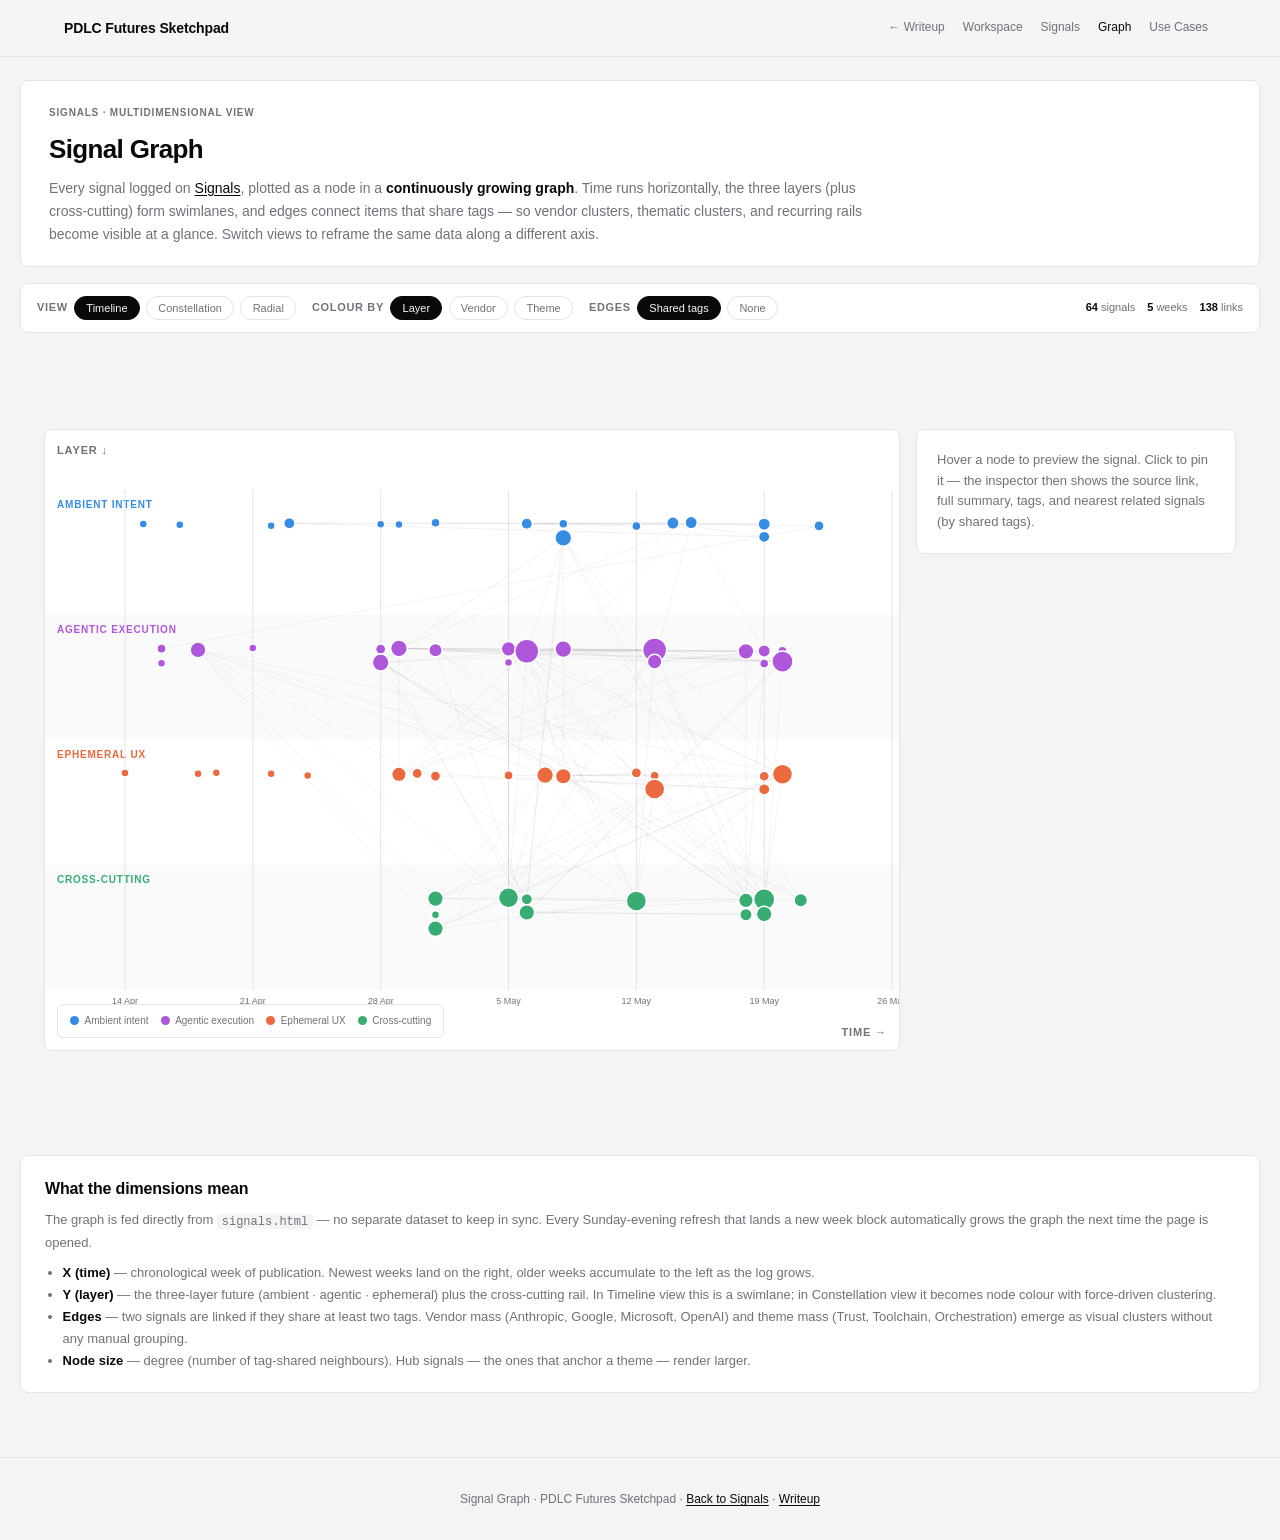
==== graph.html @ 70fd7645 "Signals — add Week 21 + Signal Graph view + proposed categories - Signals: Week 21 (19–25 May 2026)," ====
<!DOCTYPE html>
<html lang="en">
<head>
  <meta charset="UTF-8" />
  <meta name="viewport" content="width=device-width, initial-scale=1.0" />
  <title>Signal Graph — Multidimensional View · PDLC Futures Sketchpad</title>
  <link rel="stylesheet" href="styles.css">
  <style>
    /* ── Page chrome ─────────────────────────────────────── */
    .gr-page { background: hsl(var(--secondary)); min-height: 100vh; }
    .gr-shell {
      max-width: 1280px; margin: 0 auto;
      padding: 5rem 1.25rem 4rem;
    }

    .gr-hero {
      background: hsl(var(--background));
      border: 1px solid hsl(var(--border));
      border-radius: var(--radius);
      padding: 1.5rem 1.75rem 1.25rem;
      margin-bottom: 1rem;
    }
    .gr-eyebrow {
      font-size: 0.625rem; font-weight: 700;
      text-transform: uppercase; letter-spacing: 0.08em;
      color: hsl(var(--muted-foreground));
      margin-bottom: 0.5rem;
    }
    .gr-title { font-size: 1.625rem; font-weight: 700; letter-spacing: -0.025em; margin-bottom: 0.4rem; }
    .gr-lead { font-size: 0.875rem; color: hsl(var(--muted-foreground)); line-height: 1.65; max-width: 820px; }
    .gr-lead strong { color: hsl(var(--foreground)); font-weight: 600; }

    /* ── Controls ─────────────────────────────────────────── */
    .gr-controls {
      display: flex; gap: 1rem; align-items: center;
      flex-wrap: wrap;
      background: hsl(var(--background));
      border: 1px solid hsl(var(--border));
      border-radius: var(--radius);
      padding: 0.75rem 1rem;
      margin-bottom: 1rem;
      font-size: 0.6875rem;
    }
    .gr-control-group { display: flex; align-items: center; gap: 0.4rem; }
    .gr-control-label {
      font-weight: 700; text-transform: uppercase; letter-spacing: 0.06em;
      color: hsl(var(--muted-foreground));
    }
    .gr-btn {
      font-family: inherit; font-size: 0.6875rem; font-weight: 500;
      padding: 0.3rem 0.7rem;
      border: 1px solid hsl(var(--border)); border-radius: 9999px;
      background: hsl(var(--background)); color: hsl(var(--muted-foreground));
      cursor: pointer; transition: all 0.12s;
    }
    .gr-btn:hover { color: hsl(var(--foreground)); }
    .gr-btn.active {
      background: hsl(var(--foreground)); color: hsl(var(--primary-foreground));
      border-color: hsl(var(--foreground));
    }
    .gr-stats {
      margin-left: auto; display: flex; gap: 0.75rem; align-items: center;
      color: hsl(var(--muted-foreground));
      font-size: 0.6875rem;
    }
    .gr-stats strong { color: hsl(var(--foreground)); font-weight: 700; }

    /* ── Canvas layout ────────────────────────────────────── */
    .gr-layout {
      display: grid;
      grid-template-columns: 1fr 320px;
      gap: 1rem;
    }
    @media (max-width: 960px) { .gr-layout { grid-template-columns: 1fr; } }

    .gr-canvas-wrap {
      background: hsl(var(--background));
      border: 1px solid hsl(var(--border));
      border-radius: var(--radius);
      overflow: hidden;
      position: relative;
      min-height: 620px;
    }
    .gr-canvas { display: block; width: 100%; height: 620px; cursor: grab; }
    .gr-canvas:active { cursor: grabbing; }

    .gr-axis-label {
      position: absolute;
      font-size: 0.6875rem;
      font-weight: 700;
      text-transform: uppercase;
      letter-spacing: 0.08em;
      color: hsl(var(--muted-foreground));
      pointer-events: none;
    }
    .gr-axis-x { bottom: 0.5rem; right: 0.75rem; }
    .gr-axis-y { top: 0.75rem; left: 0.75rem; }

    .gr-legend {
      position: absolute;
      bottom: 0.75rem; left: 0.75rem;
      background: hsl(var(--background) / 0.92);
      border: 1px solid hsl(var(--border));
      border-radius: 6px;
      padding: 0.5rem 0.75rem;
      font-size: 0.625rem;
      display: flex; gap: 0.75rem; flex-wrap: wrap;
      backdrop-filter: blur(4px);
    }
    .gr-legend-item { display: flex; align-items: center; gap: 0.35rem; color: hsl(var(--muted-foreground)); }
    .gr-legend-dot {
      width: 9px; height: 9px; border-radius: 50%;
      flex-shrink: 0;
    }

    /* ── Inspector ────────────────────────────────────────── */
    .gr-inspector {
      background: hsl(var(--background));
      border: 1px solid hsl(var(--border));
      border-radius: var(--radius);
      padding: 1.25rem;
      align-self: start;
      position: sticky;
      top: 5rem;
    }
    .gr-inspector-empty {
      font-size: 0.8125rem;
      color: hsl(var(--muted-foreground));
      line-height: 1.6;
    }
    .gr-insp-eyebrow {
      font-size: 0.5625rem; font-weight: 800; letter-spacing: 0.08em;
      text-transform: uppercase; color: hsl(var(--muted-foreground));
      margin-bottom: 0.4rem;
    }
    .gr-insp-date {
      font-family: ui-monospace, SFMono-Regular, Menlo, monospace;
      font-size: 0.6875rem; font-weight: 600;
      color: hsl(var(--muted-foreground));
      margin-bottom: 0.35rem;
    }
    .gr-insp-title {
      font-size: 0.9375rem; font-weight: 700; letter-spacing: -0.01em;
      margin-bottom: 0.5rem; line-height: 1.4;
    }
    .gr-insp-title a {
      color: hsl(var(--foreground)); text-decoration: none;
      border-bottom: 1px solid hsl(var(--border));
    }
    .gr-insp-title a:hover { border-bottom-color: hsl(var(--foreground)); }
    .gr-insp-summary {
      font-size: 0.8125rem; line-height: 1.6;
      color: hsl(var(--muted-foreground));
      margin-bottom: 0.65rem;
    }
    .gr-insp-summary em { color: hsl(var(--foreground)); font-style: normal; font-weight: 600; }
    .gr-insp-tags { display: flex; flex-wrap: wrap; gap: 0.25rem; margin-bottom: 0.6rem; }
    .gr-insp-tag {
      font-size: 0.625rem; padding: 0.05rem 0.4rem;
      border: 1px solid hsl(var(--border)); border-radius: 3px;
      color: hsl(var(--muted-foreground)); font-weight: 600;
    }
    .gr-insp-neighbors {
      border-top: 1px solid hsl(var(--border));
      padding-top: 0.6rem; margin-top: 0.6rem;
    }
    .gr-insp-neighbor {
      font-size: 0.75rem; color: hsl(var(--muted-foreground));
      padding: 0.2rem 0; cursor: pointer; line-height: 1.4;
    }
    .gr-insp-neighbor:hover { color: hsl(var(--foreground)); }
    .gr-insp-neighbor::before { content: '↗ '; opacity: 0.5; }

    /* ── Tooltip ──────────────────────────────────────────── */
    .gr-tip {
      position: absolute;
      background: hsl(var(--foreground));
      color: hsl(var(--primary-foreground));
      padding: 0.45rem 0.65rem;
      border-radius: 5px;
      font-size: 0.6875rem;
      max-width: 240px; line-height: 1.4;
      pointer-events: none;
      opacity: 0; transition: opacity 0.12s;
      z-index: 100;
      box-shadow: 0 4px 14px rgba(0,0,0,0.15);
    }
    .gr-tip.visible { opacity: 1; }

    /* ── Loading ──────────────────────────────────────────── */
    .gr-loading {
      position: absolute; inset: 0;
      display: flex; align-items: center; justify-content: center;
      font-size: 0.875rem; color: hsl(var(--muted-foreground));
      background: hsl(var(--background));
    }

    /* ── Footer notes ─────────────────────────────────────── */
    .gr-notes {
      margin-top: 1.5rem;
      background: hsl(var(--background));
      border: 1px solid hsl(var(--border));
      border-radius: var(--radius);
      padding: 1.25rem 1.5rem;
    }
    .gr-notes h3 { font-size: 1rem; font-weight: 700; margin-bottom: 0.5rem; letter-spacing: -0.01em; }
    .gr-notes p { font-size: 0.8125rem; color: hsl(var(--muted-foreground)); line-height: 1.65; margin-bottom: 0.5rem; }
    .gr-notes ul { font-size: 0.8125rem; color: hsl(var(--muted-foreground)); line-height: 1.7; padding-left: 1.1rem; }
    .gr-notes strong { color: hsl(var(--foreground)); font-weight: 600; }
    .gr-notes code {
      font-family: ui-monospace, SFMono-Regular, Menlo, monospace;
      font-size: 0.75rem; background: hsl(var(--secondary));
      padding: 0.05rem 0.3rem; border-radius: 3px;
    }
  </style>
</head>
<body class="gr-page">

<div class="progress-bar" id="progressBar"></div>

<nav>
  <div class="nav-inner">
    <div class="nav-logo">PDLC Futures Sketchpad</div>
    <button class="nav-mobile-toggle" aria-label="Toggle menu">&#9776;</button>
    <ul class="nav-links" id="navLinks">
      <li><a href="index.html">&#8592; Writeup</a></li>
      <li><a href="workspace.html">Workspace</a></li>
      <li><a href="signals.html">Signals</a></li>
      <li><a href="graph.html" class="active">Graph</a></li>
      <li><a href="usecases.html">Use Cases</a></li>
    </ul>
  </div>
</nav>

<main class="gr-shell">

  <section class="gr-hero fade-in">
    <div class="gr-eyebrow">Signals · multidimensional view</div>
    <h1 class="gr-title">Signal Graph</h1>
    <p class="gr-lead">
      Every signal logged on <a href="signals.html" style="color:hsl(var(--foreground));text-decoration:underline;text-underline-offset:2px;">Signals</a>, plotted as a node in a <strong>continuously growing graph</strong>. Time runs horizontally, the three layers (plus cross-cutting) form swimlanes, and edges connect items that share tags &mdash; so vendor clusters, thematic clusters, and recurring rails become visible at a glance. Switch views to reframe the same data along a different axis.
    </p>
  </section>

  <section class="gr-controls fade-in">
    <div class="gr-control-group">
      <span class="gr-control-label">View</span>
      <button class="gr-btn active" data-view="timeline">Timeline</button>
      <button class="gr-btn" data-view="constellation">Constellation</button>
      <button class="gr-btn" data-view="radial">Radial</button>
    </div>
    <div class="gr-control-group">
      <span class="gr-control-label">Colour by</span>
      <button class="gr-btn active" data-color="layer">Layer</button>
      <button class="gr-btn" data-color="vendor">Vendor</button>
      <button class="gr-btn" data-color="theme">Theme</button>
    </div>
    <div class="gr-control-group">
      <span class="gr-control-label">Edges</span>
      <button class="gr-btn active" data-edges="shared">Shared tags</button>
      <button class="gr-btn" data-edges="none">None</button>
    </div>
    <div class="gr-stats">
      <span><strong id="statNodes">—</strong> signals</span>
      <span><strong id="statWeeks">—</strong> weeks</span>
      <span><strong id="statEdges">—</strong> links</span>
    </div>
  </section>

  <section class="gr-layout fade-in">
    <div class="gr-canvas-wrap">
      <div class="gr-loading" id="grLoading">Reading signals.html…</div>
      <svg class="gr-canvas" id="grCanvas" preserveAspectRatio="xMidYMid meet"></svg>
      <span class="gr-axis-label gr-axis-x" id="axisX">time →</span>
      <span class="gr-axis-label gr-axis-y" id="axisY">layer</span>
      <div class="gr-legend" id="grLegend"></div>
      <div class="gr-tip" id="grTip"></div>
    </div>

    <aside class="gr-inspector" id="grInspector">
      <div class="gr-inspector-empty">
        Hover a node to preview the signal. Click to pin it &mdash; the inspector then shows the source link, full summary, tags, and nearest related signals (by shared tags).
      </div>
    </aside>
  </section>

  <section class="gr-notes fade-in">
    <h3>What the dimensions mean</h3>
    <p>
      The graph is fed directly from <code>signals.html</code> &mdash; no separate dataset to keep in sync. Every Sunday-evening refresh that lands a new week block automatically grows the graph the next time the page is opened.
    </p>
    <ul>
      <li><strong>X (time)</strong> &mdash; chronological week of publication. Newest weeks land on the right, older weeks accumulate to the left as the log grows.</li>
      <li><strong>Y (layer)</strong> &mdash; the three-layer future (ambient · agentic · ephemeral) plus the cross-cutting rail. In Timeline view this is a swimlane; in Constellation view it becomes node colour with force-driven clustering.</li>
      <li><strong>Edges</strong> &mdash; two signals are linked if they share at least two tags. Vendor mass (Anthropic, Google, Microsoft, OpenAI) and theme mass (Trust, Toolchain, Orchestration) emerge as visual clusters without any manual grouping.</li>
      <li><strong>Node size</strong> &mdash; degree (number of tag-shared neighbours). Hub signals &mdash; the ones that anchor a theme &mdash; render larger.</li>
    </ul>
  </section>

</main>

<footer>
  <div class="container">
    Signal Graph &middot; PDLC Futures Sketchpad &middot;
    <a href="signals.html" style="text-decoration: underline; text-underline-offset: 2px;">Back to Signals</a>
    &middot;
    <a href="index.html" style="text-decoration: underline; text-underline-offset: 2px;">Writeup</a>
  </div>
</footer>

<button class="scroll-top" id="scrollTop" aria-label="Scroll to top">&#8593;</button>

<script>
// ─────────────────────────────────────────────────────────────
//  1.  Parse signals.html and build the graph dataset.
// ─────────────────────────────────────────────────────────────
const LAYER_COLORS = {
  ambient:   'hsl(210 75% 55%)',
  agentic:   'hsl(280 65% 60%)',
  ephemeral: 'hsl(15  80% 58%)',
  cross:     'hsl(150 50% 45%)'
};
const LAYER_LABEL = {
  ambient:   'Ambient intent',
  agentic:   'Agentic execution',
  ephemeral: 'Ephemeral UX',
  cross:     'Cross-cutting'
};
const LAYER_ORDER = ['ambient','agentic','ephemeral','cross'];

const VENDOR_TAGS = ['Anthropic','Google','OpenAI','Microsoft','NVIDIA','Apple','Meta'];
const VENDOR_COLORS = {
  Anthropic:'hsl(25 85% 55%)', Google:'hsl(210 80% 55%)', OpenAI:'hsl(150 55% 45%)',
  Microsoft:'hsl(195 70% 50%)', NVIDIA:'hsl(110 55% 45%)', Apple:'hsl(0 0% 25%)', Meta:'hsl(220 80% 60%)',
  Other:'hsl(0 0% 60%)'
};
const THEME_TAGS = ['Trust','Toolchain','Orchestration','Governance','Enterprise','Role evolution','Generative UI','Screen context','OS-level','Standard','Long-running'];
function themeColor(t){
  // stable hash → hue
  let h = 0; for (let i=0;i<t.length;i++) h = (h*31 + t.charCodeAt(i))>>>0;
  return `hsl(${h%360} 60% 52%)`;
}

const MONTHS = {Jan:0,Feb:1,Mar:2,Apr:3,May:4,Jun:5,Jul:6,Aug:7,Sep:8,Oct:9,Nov:10,Dec:11};
function parseItemDate(dateStr, weekYear){
  // dateStr like "May 19", year inferred from week header
  const m = dateStr.trim().match(/^([A-Za-z]{3})\s+(\d{1,2})$/);
  if (!m) return null;
  const mon = MONTHS[m[1]]; const d = +m[2];
  if (mon === undefined) return null;
  return new Date(weekYear, mon, d);
}

async function loadSignals(){
  const res = await fetch('signals.html');
  const text = await res.text();
  const doc = new DOMParser().parseFromString(text, 'text/html');

  const weeks = [...doc.querySelectorAll('.sig-week')];
  const nodes = [];
  weeks.forEach((wk, weekIdx) => {
    const numTxt = wk.querySelector('.sig-week-num')?.textContent.trim() || '';
    const rangeTxt = wk.querySelector('.sig-week-range')?.textContent.trim() || '';
    const weekNum = (numTxt.match(/Week\s+(\d+)/) || [])[1] || (weeks.length - weekIdx);
    const yearMatch = (numTxt + ' ' + rangeTxt).match(/20\d{2}/);
    const year = yearMatch ? +yearMatch[0] : 2026;

    wk.querySelectorAll('.sig-layer').forEach(lyr => {
      const layer = lyr.dataset.layer || 'cross';
      lyr.querySelectorAll('.sig-item').forEach(it => {
        const dateTxt = it.querySelector('.sig-item-date')?.textContent.trim() || '';
        const titleEl = it.querySelector('.sig-item-title a');
        const summaryEl = it.querySelector('.sig-item-summary');
        const tags = [...it.querySelectorAll('.sig-tag')].map(t => t.textContent.replace(/·/g,'·').trim());
        const date = parseItemDate(dateTxt, year);
        if (!titleEl) return;
        nodes.push({
          id: 'n' + nodes.length,
          title: titleEl.textContent.trim(),
          url: titleEl.getAttribute('href'),
          summaryHTML: summaryEl ? summaryEl.innerHTML : '',
          dateLabel: dateTxt,
          date: date || new Date(year, 4, 1),
          weekNum: +weekNum,
          weekRange: rangeTxt,
          layer, tags
        });
      });
    });
  });
  return nodes;
}

// ─────────────────────────────────────────────────────────────
//  2.  Build edges (shared-tag links).
// ─────────────────────────────────────────────────────────────
function buildEdges(nodes){
  const edges = [];
  for (let i=0;i<nodes.length;i++){
    for (let j=i+1;j<nodes.length;j++){
      const shared = nodes[i].tags.filter(t => nodes[j].tags.includes(t));
      // ignore generic / weak edges to keep visual signal
      const meaningful = shared.filter(t => t.length > 1);
      if (meaningful.length >= 2) edges.push({a:i, b:j, w:meaningful.length, tags:meaningful});
    }
  }
  // compute degree
  const deg = new Array(nodes.length).fill(0);
  edges.forEach(e => { deg[e.a]++; deg[e.b]++; });
  nodes.forEach((n,i) => n.degree = deg[i]);
  return edges;
}

// ─────────────────────────────────────────────────────────────
//  3.  Render.  Three views: timeline / constellation / radial.
// ─────────────────────────────────────────────────────────────
const SVG_NS = 'http://www.w3.org/2000/svg';
const svg = document.getElementById('grCanvas');
let WIDTH = svg.clientWidth || 900, HEIGHT = 620;
let nodes = [], edges = [];
let view = 'timeline', colorMode = 'layer', edgeMode = 'shared';
let pinnedId = null;

function colorOf(node){
  if (colorMode === 'layer') return LAYER_COLORS[node.layer] || '#666';
  if (colorMode === 'vendor') {
    const v = VENDOR_TAGS.find(t => node.tags.includes(t));
    return VENDOR_COLORS[v || 'Other'];
  }
  if (colorMode === 'theme') {
    const t = THEME_TAGS.find(t => node.tags.includes(t));
    return t ? themeColor(t) : 'hsl(0 0% 60%)';
  }
  return '#666';
}

function el(tag, attrs={}, parent=null){
  const e = document.createElementNS(SVG_NS, tag);
  for (const k in attrs) e.setAttribute(k, attrs[k]);
  if (parent) parent.appendChild(e);
  return e;
}

function clearSvg(){
  while (svg.firstChild) svg.removeChild(svg.firstChild);
  svg.setAttribute('viewBox', `0 0 ${WIDTH} ${HEIGHT}`);
}

// ── Layout: Timeline ────────────────────────────────────────
function layoutTimeline(nodes){
  const padX = 80, padY = 60;
  const innerW = WIDTH - padX*2, innerH = HEIGHT - padY*2;
  const dates = nodes.map(n => n.date.getTime());
  const minD = Math.min(...dates), maxD = Math.max(...dates);
  const span = Math.max(maxD - minD, 1);
  const laneCount = LAYER_ORDER.length;
  const laneH = innerH / laneCount;
  // jitter map keyed by date+layer to avoid overlap
  const stackMap = new Map();
  nodes.forEach(n => {
    const tPct = (n.date.getTime() - minD) / span;
    const laneIdx = LAYER_ORDER.indexOf(n.layer);
    const x = padX + tPct * innerW;
    const baseY = padY + laneIdx * laneH + laneH/2;
    const key = `${Math.round(x/12)}-${laneIdx}`;
    const stack = stackMap.get(key) || 0;
    const offset = (stack % 5 - 2) * 14 + (Math.random()-0.5)*4;
    stackMap.set(key, stack+1);
    n.x = x; n.y = baseY + offset;
  });
}

// ── Layout: Constellation (force-directed) ──────────────────
function layoutConstellation(nodes, edges){
  // tag clusters: each node pulled toward centroid of layer + its first vendor/theme tag
  const cx = WIDTH/2, cy = HEIGHT/2;
  // seed positions: angle by layer, radius by recency
  const dates = nodes.map(n => n.date.getTime());
  const minD = Math.min(...dates), maxD = Math.max(...dates);
  const span = Math.max(maxD - minD, 1);
  nodes.forEach((n,i) => {
    const laneIdx = LAYER_ORDER.indexOf(n.layer);
    const angle = (laneIdx / LAYER_ORDER.length) * Math.PI*2 + (i*0.37) % (Math.PI/2);
    const recency = (n.date.getTime() - minD) / span;
    const r = 80 + (1-recency) * 220 + Math.random()*30;
    n.x = cx + Math.cos(angle) * r;
    n.y = cy + Math.sin(angle) * r;
    n.vx = 0; n.vy = 0;
  });
  // light force simulation
  const iters = 220;
  for (let step=0; step<iters; step++){
    // repulsion
    for (let i=0;i<nodes.length;i++){
      for (let j=i+1;j<nodes.length;j++){
        const dx = nodes[j].x - nodes[i].x, dy = nodes[j].y - nodes[i].y;
        const d2 = dx*dx + dy*dy + 0.01;
        const f = 380 / d2;
        const d = Math.sqrt(d2);
        const fx = (dx/d)*f, fy = (dy/d)*f;
        nodes[i].vx -= fx; nodes[i].vy -= fy;
        nodes[j].vx += fx; nodes[j].vy += fy;
      }
    }
    // spring along edges
    edges.forEach(e => {
      const a = nodes[e.a], b = nodes[e.b];
      const dx = b.x - a.x, dy = b.y - a.y;
      const d = Math.sqrt(dx*dx + dy*dy) + 0.01;
      const target = 90;
      const f = (d - target) * 0.012 * e.w;
      const fx = (dx/d)*f, fy = (dy/d)*f;
      a.vx += fx; a.vy += fy;
      b.vx -= fx; b.vy -= fy;
    });
    // gravity to centre per layer
    nodes.forEach(n => {
      const laneIdx = LAYER_ORDER.indexOf(n.layer);
      const angle = (laneIdx / LAYER_ORDER.length) * Math.PI*2;
      const targetX = cx + Math.cos(angle) * 180;
      const targetY = cy + Math.sin(angle) * 180;
      n.vx += (targetX - n.x) * 0.005;
      n.vy += (targetY - n.y) * 0.005;
    });
    // integrate + damping
    const damp = 0.82;
    nodes.forEach(n => {
      n.vx *= damp; n.vy *= damp;
      n.x += Math.max(-12, Math.min(12, n.vx));
      n.y += Math.max(-12, Math.min(12, n.vy));
      n.x = Math.max(30, Math.min(WIDTH-30, n.x));
      n.y = Math.max(30, Math.min(HEIGHT-30, n.y));
    });
  }
}

// ── Layout: Radial (time as spiral, layer as sector) ────────
function layoutRadial(nodes){
  const cx = WIDTH/2, cy = HEIGHT/2;
  const dates = nodes.map(n => n.date.getTime());
  const minD = Math.min(...dates), maxD = Math.max(...dates);
  const span = Math.max(maxD - minD, 1);
  const sectorSize = (Math.PI*2) / LAYER_ORDER.length;
  nodes.forEach(n => {
    const laneIdx = LAYER_ORDER.indexOf(n.layer);
    const recency = (n.date.getTime() - minD) / span;
    const r = 70 + (1-recency) * 240;
    // distribute within sector based on date hash
    const sub = ((n.date.getTime() % 1000) / 1000);
    const angle = laneIdx * sectorSize + sub * sectorSize * 0.85 + sectorSize*0.075;
    n.x = cx + Math.cos(angle) * r;
    n.y = cy + Math.sin(angle) * r;
  });
}

// ── Draw ────────────────────────────────────────────────────
function draw(){
  clearSvg();

  // background grid / lane bands for timeline view
  if (view === 'timeline'){
    const padY = 60, innerH = HEIGHT - 120;
    const laneH = innerH / LAYER_ORDER.length;
    LAYER_ORDER.forEach((l, i) => {
      const fill = i % 2 === 0 ? 'hsl(var(--background))' : 'hsl(var(--secondary) / 0.45)';
      el('rect', { x:0, y:padY + i*laneH, width:WIDTH, height:laneH, fill }, svg);
      el('text', {
        x: 12, y: padY + i*laneH + 18,
        'font-size':'10', 'font-weight':'700',
        'letter-spacing':'0.08em', 'text-transform':'uppercase',
        fill: LAYER_COLORS[l], 'font-family':'inherit'
      }, svg).textContent = LAYER_LABEL[l].toUpperCase();
    });
    // week ticks
    const dates = nodes.map(n => n.date.getTime());
    const minD = Math.min(...dates), maxD = Math.max(...dates);
    const span = Math.max(maxD - minD, 1);
    const padX = 80, innerW = WIDTH - padX*2;
    const weekMs = 7*24*3600*1000;
    for (let t = minD; t <= maxD + weekMs; t += weekMs){
      const x = padX + ((t - minD) / span) * innerW;
      el('line', { x1:x, x2:x, y1:padY, y2:padY+innerH, stroke:'hsl(var(--border))', 'stroke-width':1 }, svg);
      const d = new Date(t);
      el('text', {
        x, y: padY + innerH + 14, 'font-size':'9',
        'text-anchor':'middle', fill:'hsl(var(--muted-foreground))', 'font-family':'inherit'
      }, svg).textContent = `${d.getDate()} ${['Jan','Feb','Mar','Apr','May','Jun','Jul','Aug','Sep','Oct','Nov','Dec'][d.getMonth()]}`;
    }
  } else if (view === 'radial'){
    // radial axes
    const cx = WIDTH/2, cy = HEIGHT/2;
    [120, 200, 280].forEach(r => {
      el('circle', { cx, cy, r, fill:'none', stroke:'hsl(var(--border))', 'stroke-dasharray':'2 4', 'stroke-width':1 }, svg);
    });
    const sectorSize = (Math.PI*2) / LAYER_ORDER.length;
    LAYER_ORDER.forEach((l, i) => {
      const angle = i * sectorSize + sectorSize/2;
      const tx = cx + Math.cos(angle) * 310;
      const ty = cy + Math.sin(angle) * 310;
      el('text', {
        x: tx, y: ty, 'font-size':'10', 'text-anchor':'middle',
        'font-weight':'700', 'letter-spacing':'0.08em',
        fill: LAYER_COLORS[l], 'font-family':'inherit'
      }, svg).textContent = LAYER_LABEL[l].toUpperCase();
    });
    el('text', {
      x: cx, y: cy + 4, 'font-size':'9', 'text-anchor':'middle',
      fill:'hsl(var(--muted-foreground))', 'font-family':'inherit',
      'letter-spacing':'0.08em'
    }, svg).textContent = 'NEWER →';
  }

  // edges
  if (edgeMode === 'shared'){
    edges.forEach(e => {
      const a = nodes[e.a], b = nodes[e.b];
      const isPinned = pinnedId && (a.id === pinnedId || b.id === pinnedId);
      el('line', {
        x1:a.x, y1:a.y, x2:b.x, y2:b.y,
        stroke: isPinned ? 'hsl(var(--foreground))' : 'hsl(var(--muted-foreground))',
        'stroke-opacity': isPinned ? 0.6 : Math.min(0.18, 0.05 + e.w*0.04),
        'stroke-width': isPinned ? 1.4 : 0.6
      }, svg);
    });
  }

  // nodes
  nodes.forEach(n => {
    const r = 4 + Math.min(8, n.degree*0.55);
    const isPinned = n.id === pinnedId;
    const c = el('circle', {
      cx:n.x, cy:n.y, r: isPinned ? r+2 : r,
      fill: colorOf(n),
      stroke: isPinned ? 'hsl(var(--foreground))' : 'hsl(var(--background))',
      'stroke-width': isPinned ? 2 : 1.5,
      'data-id': n.id,
      style: 'cursor: pointer; transition: r 0.15s;'
    }, svg);
    c.addEventListener('mouseenter', (ev) => showTip(n, ev));
    c.addEventListener('mouseleave', hideTip);
    c.addEventListener('click', () => pinNode(n.id));
  });

  document.getElementById('statNodes').textContent = nodes.length;
  document.getElementById('statEdges').textContent = edges.length;
  const weeks = new Set(nodes.map(n => n.weekNum));
  document.getElementById('statWeeks').textContent = weeks.size;

  // axis labels
  document.getElementById('axisX').textContent = view === 'timeline' ? 'time →' : (view === 'radial' ? 'newer → centre' : 'force-clustered');
  document.getElementById('axisY').textContent = view === 'timeline' ? 'layer ↓' : 'layer ⤳';

  renderLegend();
}

function renderLegend(){
  const wrap = document.getElementById('grLegend');
  wrap.innerHTML = '';
  let items;
  if (colorMode === 'layer'){
    items = LAYER_ORDER.map(k => ({label:LAYER_LABEL[k], color:LAYER_COLORS[k]}));
  } else if (colorMode === 'vendor'){
    const present = new Set();
    nodes.forEach(n => {
      const v = VENDOR_TAGS.find(t => n.tags.includes(t));
      present.add(v || 'Other');
    });
    items = [...present].map(v => ({label:v, color:VENDOR_COLORS[v] || VENDOR_COLORS.Other}));
  } else {
    const present = new Set();
    nodes.forEach(n => {
      const t = THEME_TAGS.find(t => n.tags.includes(t));
      if (t) present.add(t);
    });
    items = [...present].map(t => ({label:t, color:themeColor(t)}));
  }
  items.forEach(it => {
    const span = document.createElement('span');
    span.className = 'gr-legend-item';
    span.innerHTML = `<span class="gr-legend-dot" style="background:${it.color}"></span>${it.label}`;
    wrap.appendChild(span);
  });
}

// ── Tooltip ─────────────────────────────────────────────────
const tip = document.getElementById('grTip');
function showTip(n, ev){
  const wrap = document.querySelector('.gr-canvas-wrap');
  const rect = wrap.getBoundingClientRect();
  tip.innerHTML = `<strong>${n.dateLabel}</strong> · ${LAYER_LABEL[n.layer]}<br/>${n.title}`;
  tip.style.left = (ev.clientX - rect.left + 12) + 'px';
  tip.style.top = (ev.clientY - rect.top + 12) + 'px';
  tip.classList.add('visible');
}
function hideTip(){ tip.classList.remove('visible'); }

// ── Inspector ───────────────────────────────────────────────
function pinNode(id){
  pinnedId = (pinnedId === id) ? null : id;
  draw();
  renderInspector();
}
function renderInspector(){
  const insp = document.getElementById('grInspector');
  if (!pinnedId){
    insp.innerHTML = `<div class="gr-inspector-empty">Hover a node to preview the signal. Click to pin it &mdash; the inspector then shows the source link, full summary, tags, and nearest related signals (by shared tags).</div>`;
    return;
  }
  const n = nodes.find(x => x.id === pinnedId);
  if (!n) return;
  // neighbours
  const idx = nodes.indexOf(n);
  const links = edges
    .filter(e => e.a === idx || e.b === idx)
    .map(e => ({ n: nodes[e.a === idx ? e.b : e.a], shared:e.tags }))
    .sort((x,y) => y.shared.length - x.shared.length)
    .slice(0, 6);
  insp.innerHTML = `
    <div class="gr-insp-eyebrow">${LAYER_LABEL[n.layer]} · ${n.weekRange}</div>
    <div class="gr-insp-date">${n.dateLabel}</div>
    <div class="gr-insp-title"><a href="${n.url}" target="_blank" rel="noopener">${n.title}</a></div>
    <div class="gr-insp-summary">${n.summaryHTML}</div>
    <div class="gr-insp-tags">${n.tags.map(t => `<span class="gr-insp-tag">${t}</span>`).join('')}</div>
    ${links.length ? `
      <div class="gr-insp-neighbors">
        <div class="gr-insp-eyebrow" style="margin-bottom:0.4rem">Linked signals · share ${links[0].shared.length}+ tags</div>
        ${links.map(l => `<div class="gr-insp-neighbor" data-jump="${l.n.id}">${l.n.title}</div>`).join('')}
      </div>` : ''}
  `;
  insp.querySelectorAll('[data-jump]').forEach(el => {
    el.addEventListener('click', () => pinNode(el.dataset.jump));
  });
}

// ── Controls ────────────────────────────────────────────────
document.querySelectorAll('[data-view]').forEach(b => b.addEventListener('click', () => {
  document.querySelectorAll('[data-view]').forEach(x => x.classList.remove('active'));
  b.classList.add('active');
  view = b.dataset.view;
  relayout(); draw();
}));
document.querySelectorAll('[data-color]').forEach(b => b.addEventListener('click', () => {
  document.querySelectorAll('[data-color]').forEach(x => x.classList.remove('active'));
  b.classList.add('active');
  colorMode = b.dataset.color;
  draw();
}));
document.querySelectorAll('[data-edges]').forEach(b => b.addEventListener('click', () => {
  document.querySelectorAll('[data-edges]').forEach(x => x.classList.remove('active'));
  b.classList.add('active');
  edgeMode = b.dataset.edges;
  draw();
}));

function relayout(){
  if (view === 'timeline') layoutTimeline(nodes);
  else if (view === 'constellation') layoutConstellation(nodes, edges);
  else layoutRadial(nodes);
}

function fitSize(){
  const wrap = document.querySelector('.gr-canvas-wrap');
  WIDTH = wrap.clientWidth;
  HEIGHT = 620;
  svg.setAttribute('width', WIDTH);
  svg.setAttribute('height', HEIGHT);
}
window.addEventListener('resize', () => {
  fitSize();
  relayout(); draw();
});

// ── Boot ────────────────────────────────────────────────────
(async () => {
  try {
    nodes = await loadSignals();
    edges = buildEdges(nodes);
    fitSize();
    layoutTimeline(nodes);
    document.getElementById('grLoading').style.display = 'none';
    draw();
  } catch (err){
    document.getElementById('grLoading').textContent = 'Could not load signals.html — run via local server (see launch.json).';
    console.error(err);
  }
})();

// Shared chrome
document.querySelector('.nav-mobile-toggle')?.addEventListener('click', () => {
  document.querySelector('.nav-links')?.classList.toggle('open');
});
document.getElementById('scrollTop')?.addEventListener('click', () => window.scrollTo({ top: 0, behavior: 'smooth' }));
window.addEventListener('scroll', () => {
  const scrollTop = window.scrollY;
  const docHeight = document.documentElement.scrollHeight - window.innerHeight;
  const bar = document.getElementById('progressBar');
  if (bar) bar.style.width = (scrollTop / docHeight) * 100 + '%';
  document.getElementById('scrollTop')?.classList.toggle('visible', scrollTop > 400);
});
const observer = new IntersectionObserver((entries) => {
  entries.forEach(entry => { if (entry.isIntersecting) entry.target.classList.add('visible'); });
}, { threshold: 0.1, rootMargin: '0px 0px -40px 0px' });
document.querySelectorAll('.fade-in').forEach(el => observer.observe(el));
</script>

</body>
</html>
---- styles.css ----
*, *::before, *::after { box-sizing: border-box; margin: 0; padding: 0; }

:root {
  --background: 0 0% 100%;
  --foreground: 240 10% 3.9%;
  --card: 0 0% 100%;
  --card-foreground: 240 10% 3.9%;
  --muted: 240 4.8% 95.9%;
  --muted-foreground: 240 3.8% 46.1%;
  --border: 240 5.9% 90%;
  --ring: 240 5.9% 10%;
  --radius: 0.5rem;
  --primary: 240 5.9% 10%;
  --primary-foreground: 0 0% 98%;
  --secondary: 240 4.8% 95.9%;
  --secondary-foreground: 240 5.9% 10%;
  --accent: 240 4.8% 95.9%;
  --accent-foreground: 240 5.9% 10%;
  --destructive: 0 84.2% 60.2%;
  /* Freshness state accent colors — used across dots, chips, tile/nav borders */
  --freshness-green: 160 65% 38%;
  --freshness-amber: 38 92% 50%;
}

html { scroll-padding-top: 72px; }

body {
  font-family: -apple-system, BlinkMacSystemFont, "Segoe UI", Helvetica, Arial, sans-serif;
  background: hsl(var(--background));
  color: hsl(var(--foreground));
  line-height: 1.6;
  -webkit-font-smoothing: antialiased;
}

body.section-nav-open { overflow: hidden; }

a { color: hsl(var(--foreground)); }
a:hover { opacity: 0.7; }

/* Navigation */
nav {
  position: fixed; top: 0; left: 0; right: 0; z-index: 50;
  background: hsla(var(--background), 0.8);
  backdrop-filter: blur(12px);
  border-bottom: 1px solid hsl(var(--border));
}
.nav-inner {
  max-width: 1200px; margin: 0 auto; padding: 0 1.5rem;
  display: flex; align-items: center; justify-content: space-between; height: 56px;
  gap: 1rem;
}
.nav-logo {
  font-weight: 600; font-size: 0.875rem; letter-spacing: -0.01em;
  color: hsl(var(--foreground)); text-decoration: none; flex-shrink: 0;
}
.nav-logo:hover { opacity: 0.8; }
.nav-actions {
  display: flex; align-items: center; gap: 0.5rem;
  flex-shrink: 0;
}
.nav-sections-btn {
  display: inline-flex; align-items: center; gap: 0.375rem;
  padding: 0.4rem 0.75rem; font-size: 0.8125rem; font-weight: 600;
  color: hsl(var(--foreground)); background: hsl(var(--secondary));
  border: 1px solid hsl(var(--border)); border-radius: var(--radius);
  cursor: pointer; transition: background 0.15s, border-color 0.15s, box-shadow 0.15s;
}
.nav-sections-btn:hover {
  background: hsl(var(--accent)); opacity: 1;
}
.nav-sections-btn[aria-expanded="true"] {
  background: hsl(var(--foreground)); color: hsl(var(--primary-foreground));
  border-color: hsl(var(--foreground));
}
.nav-sections-btn-chevron {
  width: 0.35rem; height: 0.35rem;
  border-right: 1.5px solid currentColor; border-bottom: 1.5px solid currentColor;
  transform: rotate(45deg); margin-top: -0.15rem;
  transition: transform 0.2s;
}
.nav-sections-btn[aria-expanded="true"] .nav-sections-btn-chevron {
  transform: rotate(225deg); margin-top: 0.1rem;
}
.nav-workspace-link {
  display: inline-flex; align-items: center; gap: 0.35rem;
  padding: 0.4rem 0.65rem; font-size: 0.75rem; font-weight: 500;
  color: hsl(var(--muted-foreground)); text-decoration: none;
  border-radius: var(--radius); border: 1px solid transparent;
  transition: color 0.15s, background 0.15s, border-color 0.15s;
  white-space: nowrap;
}
.nav-workspace-link:hover {
  color: hsl(var(--foreground)); background: hsl(var(--accent)); opacity: 1;
  border-color: hsl(var(--border));
}

/* Horizontal nav links (workspace.html and similar) */
.nav-links {
  display: flex; gap: 0.125rem; list-style: none; align-items: center;
}
.nav-links a {
  display: block; padding: 0.25rem 0.5rem; font-size: 0.75rem;
  color: hsl(var(--muted-foreground)); text-decoration: none;
  border-radius: var(--radius); transition: color 0.15s, background 0.15s;
}
.nav-sep {
  width: 1px; background: hsl(var(--border)); margin: 0.375rem 0.125rem; align-self: stretch;
}
.nav-links a:hover, .nav-links a.active {
  color: hsl(var(--foreground)); background: hsl(var(--accent)); opacity: 1;
}
.nav-mobile-toggle {
  display: none; background: none; border: 1px solid hsl(var(--border));
  border-radius: var(--radius); padding: 0.375rem 0.5rem; cursor: pointer;
  color: hsl(var(--foreground));
}

.section-nav-backdrop {
  position: fixed; inset: 56px 0 0 0; z-index: 48;
  background: hsla(var(--foreground), 0.12);
  backdrop-filter: blur(2px);
  opacity: 0; pointer-events: none; transition: opacity 0.2s;
}
.section-nav-backdrop.is-visible {
  opacity: 1; pointer-events: auto;
}

.section-nav-panel {
  position: fixed; z-index: 49;
  top: 56px; right: 1rem; left: auto;
  width: min(22rem, calc(100vw - 2rem));
  max-height: min(70vh, calc(100vh - 72px));
  display: flex; flex-direction: column;
  background: hsl(var(--card));
  border: 1px solid hsl(var(--border));
  border-radius: var(--radius);
  box-shadow: 0 16px 48px hsla(var(--foreground), 0.12);
  opacity: 0; transform: translateY(-6px) scale(0.98);
  pointer-events: none; visibility: hidden;
  transition: opacity 0.2s, transform 0.2s, visibility 0.2s;
}
.section-nav-panel.is-open {
  opacity: 1; transform: translateY(0) scale(1);
  pointer-events: auto; visibility: visible;
}
.section-nav-panel[hidden] { display: none !important; }

.section-nav-panel-header {
  display: flex; align-items: flex-start; justify-content: space-between;
  gap: 0.75rem; padding: 1rem 1rem 0.75rem;
  border-bottom: 1px solid hsl(var(--border)); flex-shrink: 0;
}
.section-nav-panel-title {
  font-size: 0.8125rem; font-weight: 700; letter-spacing: -0.02em;
  color: hsl(var(--foreground));
}
.section-nav-panel-sub {
  font-size: 0.6875rem; color: hsl(var(--muted-foreground)); margin-top: 0.25rem; line-height: 1.4;
}
.section-nav-close {
  flex-shrink: 0; width: 32px; height: 32px;
  border: 1px solid hsl(var(--border)); border-radius: var(--radius);
  background: hsl(var(--background)); color: hsl(var(--muted-foreground));
  font-size: 0.875rem; line-height: 1; cursor: pointer;
  transition: background 0.15s, color 0.15s;
}
.section-nav-close:hover {
  background: hsl(var(--secondary)); color: hsl(var(--foreground));
}

.section-nav-legend {
  display: flex; flex-wrap: wrap; gap: 0.75rem 1rem;
  padding: 0.625rem 1rem; font-size: 0.625rem; font-weight: 600;
  text-transform: uppercase; letter-spacing: 0.06em;
  color: hsl(var(--muted-foreground)); border-bottom: 1px solid hsl(var(--border));
}
.section-nav-legend [role="listitem"] {
  display: inline-flex; align-items: center; gap: 0.35rem;
}

.nav-freshness-dot {
  width: 6px; height: 6px; border-radius: 50%; flex-shrink: 0;
}
.nav-freshness-dot--recent { background: hsl(var(--freshness-green)); }
.nav-freshness-dot--weeks { background: hsl(var(--freshness-amber)); }
.nav-freshness-dot--stable { background: hsl(var(--border)); border: 1px solid hsl(240 4% 78%); }

.nav-freshness {
  flex-shrink: 0;
  font-size: 0.5625rem; font-weight: 700; letter-spacing: 0.05em;
  text-transform: uppercase; padding: 0.15em 0.45em; border-radius: 3px;
  line-height: 1.3; white-space: nowrap;
}
.nav-freshness--recent {
  background: hsl(155 55% 92%); color: hsl(160 65% 28%);
}
.nav-freshness--weeks {
  background: hsl(45 100% 92%); color: hsl(32 90% 32%);
}
.nav-freshness--stable {
  background: hsl(var(--muted)); color: hsl(var(--muted-foreground));
  font-weight: 600;
}

.section-nav-list {
  list-style: none; margin: 0; padding: 0.35rem 0;
  overflow-y: auto; -webkit-overflow-scrolling: touch;
  flex: 1; min-height: 0;
}
.section-nav-list li { margin: 0; }
.section-nav-list a {
  display: flex; align-items: center; justify-content: space-between;
  gap: 0.75rem; padding: 0.55rem 1rem;
  font-size: 0.8125rem; font-weight: 500; color: hsl(var(--foreground));
  text-decoration: none; border-left: 3px solid transparent;
  transition: background 0.12s, border-color 0.12s;
}
.section-nav-list a:hover {
  background: hsl(var(--secondary)); opacity: 1;
}
.section-nav-list a.freshness-strong {
  border-left-color: hsl(var(--freshness-green));
  background: linear-gradient(90deg, hsla(160, 60%, 45%, 0.08), transparent 44%);
}
.section-nav-list a.freshness-medium {
  border-left-color: hsl(var(--freshness-amber));
  background: linear-gradient(90deg, hsla(38, 92%, 50%, 0.08), transparent 44%);
}
.section-nav-list a.freshness-muted {
  border-left-color: hsl(var(--border));
}
.section-nav-list a.active {
  background: hsl(var(--accent)); border-left-color: hsl(var(--foreground));
  opacity: 1;
}
.section-nav-text { min-width: 0; line-height: 1.35; }

/* Sections */
section { padding: 5rem 1.5rem; }
.container { max-width: 1200px; margin: 0 auto; }
.narrow { max-width: 800px; }

/* Hero */
.hero { padding-top: clamp(7rem, 12vw, 8.5rem); padding-bottom: 3rem; text-align: center; }
.hero-badge {
  display: inline-block; padding: 0.25rem 0.75rem; font-size: 0.75rem; font-weight: 500;
  border: 1px solid hsl(var(--border)); border-radius: 9999px;
  color: hsl(var(--muted-foreground)); margin-bottom: 1.1rem;
}
.hero h1 {
  font-size: clamp(2rem, 5vw, 3.5rem); font-weight: 700;
  letter-spacing: -0.03em; line-height: 1.1; margin-bottom: 1rem;
}
.hero .subtitle {
  font-size: clamp(1rem, 2vw, 1.25rem); color: hsl(var(--muted-foreground));
  max-width: 640px; margin: 0 auto 0.65rem; line-height: 1.5;
}
.hero-subline {
  font-size: clamp(0.9375rem, 1.65vw, 1.0625rem);
  color: hsl(var(--muted-foreground));
  max-width: 28rem;
  margin: 0 auto 0;
  line-height: 1.5;
  font-weight: 500;
}
.hero-section-map {
  margin-top: 2.5rem;
  padding-top: 2.5rem;
  border-top: 1px solid hsl(var(--border));
}
.hero-stats { display: flex; justify-content: center; gap: 3rem; margin-top: 1.75rem; flex-wrap: wrap; }
.hero-stat { text-align: center; }
.hero-stat .num { font-size: 2.5rem; font-weight: 700; letter-spacing: -0.03em; line-height: 1; }
.hero-stat .label { font-size: 0.8125rem; color: hsl(var(--muted-foreground)); margin-top: 0.25rem; }
.hero-stat .cite { font-size: 0.625rem; color: hsl(var(--muted-foreground)); margin-top: 0.125rem; font-style: italic; }

/* Below-hero: metrics + infographic */
section.hero-below {
  padding: 3.5rem 1.5rem 4rem;
  background: hsl(var(--background));
  border-top: 1px solid hsl(var(--border));
}
.hero-below-block {
  text-align: center;
  max-width: 36rem;
  margin: 0 auto;
}
.hero-below-block--infographic {
  margin-top: 0;
}
.hero-below-title {
  font-size: clamp(1.125rem, 2vw, 1.375rem);
  font-weight: 700;
  letter-spacing: -0.02em;
  margin: 0.35rem 0 0.5rem;
  color: hsl(var(--foreground));
}
.hero-below-lead {
  font-size: 0.875rem;
  color: hsl(var(--muted-foreground));
  line-height: 1.5;
  margin: 0;
}
.hero-below-sep {
  margin: 3rem auto 2.75rem;
  max-width: 240px;
  height: 0;
  border: none;
  border-top: 1px solid hsl(var(--border));
}

/* Periodic-table style section map (neutral tiles, not a color heatmap) */
.section-map-intro {
  text-align: center;
  max-width: 36rem;
  margin: 0 auto 1.75rem;
}
.section-map-kicker {
  display: block;
  font-size: 0.6875rem;
  font-weight: 600;
  text-transform: uppercase;
  letter-spacing: 0.08em;
  color: hsl(var(--muted-foreground));
}
.section-map-title {
  font-size: clamp(1.125rem, 2vw, 1.375rem);
  font-weight: 700;
  letter-spacing: -0.02em;
  margin: 0.35rem 0 0.5rem;
  color: hsl(var(--foreground));
}
.section-map-lead {
  font-size: 0.875rem;
  color: hsl(var(--muted-foreground));
  line-height: 1.5;
  margin: 0;
}
.section-map-legend {
  display: inline-flex;
  flex-wrap: wrap;
  align-items: center;
  justify-content: center;
  gap: 0.5rem 0.75rem;
  margin-top: 0.9rem;
  font-size: 0.625rem;
  font-weight: 700;
  text-transform: uppercase;
  letter-spacing: 0.06em;
  color: hsl(var(--muted-foreground));
}
.section-map-legend-item {
  display: inline-flex;
  align-items: center;
  gap: 0.35rem;
}
.section-map-grid {
  display: grid;
  grid-template-columns: repeat(7, minmax(0, 1fr));
  gap: 0.5rem;
  max-width: 1100px;
  margin: 0 auto;
}
.section-tile {
  position: relative;
  display: flex;
  flex-direction: column;
  align-items: flex-start;
  justify-content: flex-start;
  gap: 0.16rem;
  padding: 0.78rem 0.65rem 0.66rem;
  min-height: 5.3rem;
  text-decoration: none;
  color: hsl(var(--foreground));
  border: 1px solid hsl(var(--border));
  border-radius: calc(var(--radius) - 2px);
  background: hsl(var(--card));
  transition: border-color 0.15s, box-shadow 0.15s, background 0.15s;
  text-align: left;
}
.section-tile:hover {
  opacity: 1;
  border-color: hsl(var(--ring));
  background: hsl(var(--secondary));
  box-shadow: 0 1px 3px hsla(var(--foreground), 0.06);
}
.section-tile:focus-visible {
  outline: 2px solid hsl(var(--foreground));
  outline-offset: 2px;
}
.section-tile.active {
  border-color: hsl(var(--foreground));
  background: hsl(var(--accent));
  box-shadow: inset 0 0 0 1px hsl(var(--foreground));
}
.section-tile.freshness-strong {
  border-color: hsl(160 35% 80%);
  background: linear-gradient(180deg, hsla(160, 58%, 52%, 0.08), transparent 42%), hsl(var(--card));
  box-shadow: inset 0 0 0 1px hsla(160, 45%, 42%, 0.08);
}
.section-tile.freshness-medium {
  border-color: hsl(40 88% 82%);
  background: linear-gradient(180deg, hsla(42, 96%, 55%, 0.08), transparent 42%), hsl(var(--card));
  box-shadow: inset 0 0 0 1px hsla(42, 96%, 45%, 0.06);
}
.section-tile.freshness-muted {
  border-color: hsl(var(--border));
}
.section-tile-freshness {
  position: absolute;
  top: 0.45rem;
  right: 0.45rem;
  max-width: calc(100% - 1rem);
}
.section-tile-num {
  font-size: 0.625rem;
  font-weight: 700;
  font-variant-numeric: tabular-nums;
  letter-spacing: 0.05em;
  color: hsl(var(--muted-foreground));
  line-height: 1;
}
.section-tile-name {
  font-size: 0.75rem;
  font-weight: 600;
  line-height: 1.3;
  letter-spacing: -0.01em;
  margin-top: 0.12rem;
}
.section-tile-flavor {
  font-size: 0.5625rem;
  font-weight: 600;
  text-transform: uppercase;
  letter-spacing: 0.06em;
  color: hsl(var(--muted-foreground));
  line-height: 1.35;
  margin-top: auto;
  padding-top: 0.05rem;
}

@media (max-width: 960px) {
  .section-map-grid { grid-template-columns: repeat(4, minmax(0, 1fr)); }
}
@media (max-width: 520px) {
  .section-map-grid { grid-template-columns: repeat(2, minmax(0, 1fr)); }
  .hero-section-map { padding-top: 2rem; margin-top: 2rem; }
  .section-tile { min-height: 4.85rem; padding: 0.68rem 0.55rem 0.58rem; }
  .section-tile-freshness {
    top: 0.35rem;
    right: 0.35rem;
    transform: scale(0.94);
    transform-origin: top right;
  }
  section.hero-below { padding: 2.75rem 1.25rem 3rem; }
}

/* Section headings */
.section-header { margin-bottom: 3rem; }
.section-header .section-number {
  font-size: 0.75rem; font-weight: 600; text-transform: uppercase;
  letter-spacing: 0.05em; color: hsl(var(--muted-foreground)); margin-bottom: 0.5rem;
}
.section-header h2 {
  font-size: clamp(1.5rem, 3vw, 2.25rem); font-weight: 700;
  letter-spacing: -0.02em; line-height: 1.2; margin-bottom: 0.75rem;
}
.section-header p { color: hsl(var(--muted-foreground)); max-width: 640px; font-size: 1rem; }

/* Cards */
.card {
  border: 1px solid hsl(var(--border)); border-radius: var(--radius);
  padding: 1.5rem; background: hsl(var(--card)); transition: box-shadow 0.2s;
}
.card:hover { box-shadow: 0 1px 3px hsla(var(--foreground), 0.06); }
.card h3 { font-size: 1rem; font-weight: 600; margin-bottom: 0.5rem; }
.card p { font-size: 0.875rem; color: hsl(var(--muted-foreground)); line-height: 1.6; }

/* Grid layouts */
.grid-2 { display: grid; grid-template-columns: repeat(2, 1fr); gap: 1rem; }
.grid-3 { display: grid; grid-template-columns: repeat(3, 1fr); gap: 1rem; }

/* Pain point cards */
.pain-grid { display: grid; grid-template-columns: repeat(auto-fit, minmax(280px, 1fr)); gap: 1rem; }
.pain-card {
  border: 1px solid hsl(var(--border)); border-radius: var(--radius);
  padding: 1.5rem; position: relative;
}
.pain-card .pain-number {
  position: absolute; top: 1rem; right: 1rem; font-size: 2rem;
  font-weight: 700; color: hsl(var(--muted)); line-height: 1;
}
.pain-card h3 { font-size: 0.9375rem; font-weight: 600; margin-bottom: 0.5rem; }
.pain-card p { font-size: 0.8125rem; color: hsl(var(--muted-foreground)); line-height: 1.6; }
.pain-card .metric {
  display: inline-block; margin-top: 0.75rem; padding: 0.25rem 0.5rem;
  font-size: 0.75rem; font-weight: 500; background: hsl(var(--secondary));
  border-radius: calc(var(--radius) - 2px);
}

/* Callout */
.callout {
  border: 1px solid hsl(var(--border)); border-left: 3px solid hsl(var(--foreground));
  border-radius: var(--radius); padding: 1.25rem 1.5rem; margin: 2rem 0;
  background: hsl(var(--secondary));
}
.callout .callout-title {
  font-size: 0.75rem; font-weight: 600; text-transform: uppercase;
  letter-spacing: 0.05em; margin-bottom: 0.5rem;
}
.callout p { font-size: 0.875rem; color: hsl(var(--muted-foreground)); line-height: 1.6; }

/* Capabilities table */
.cap-table { width: 100%; border-collapse: collapse; font-size: 0.875rem; }
.cap-table th {
  text-align: left; padding: 0.75rem 1rem; font-weight: 600; font-size: 0.75rem;
  text-transform: uppercase; letter-spacing: 0.05em; color: hsl(var(--muted-foreground));
  border-bottom: 1px solid hsl(var(--border));
}
.cap-table td { padding: 0.875rem 1rem; border-bottom: 1px solid hsl(var(--border)); vertical-align: top; }
.cap-table tr:hover td { background: hsl(var(--secondary)); }
.cap-table .cap-name { font-weight: 600; color: hsl(var(--foreground)); }
.cap-table .cap-desc { color: hsl(var(--muted-foreground)); }

/* Tabs */
.tabs {
  display: flex; gap: 0.25rem; border-bottom: 1px solid hsl(var(--border));
  margin-bottom: 2rem; overflow-x: auto;
}
.tab-btn {
  padding: 0.625rem 1rem; font-size: 0.8125rem; font-weight: 500;
  background: none; border: none; border-bottom: 2px solid transparent;
  cursor: pointer; color: hsl(var(--muted-foreground)); white-space: nowrap;
  transition: color 0.15s, border-color 0.15s;
}
.tab-btn:hover { color: hsl(var(--foreground)); }
.tab-btn.active { color: hsl(var(--foreground)); border-bottom-color: hsl(var(--foreground)); }
.tab-panel { display: none; }
.tab-panel.active { display: block; }

/* Phase timeline */
.phase-timeline { position: relative; padding-left: 2rem; }
.phase-timeline::before {
  content: ''; position: absolute; left: 0.5rem; top: 0.5rem; bottom: 0.5rem;
  width: 1px; background: hsl(var(--border));
}
.phase-item { position: relative; padding-bottom: 2rem; }
.phase-item:last-child { padding-bottom: 0; }
.phase-item::before {
  content: ''; position: absolute; left: -1.55rem; top: 0.45rem;
  width: 0.625rem; height: 0.625rem; border-radius: 50%;
  background: hsl(var(--foreground)); border: 2px solid hsl(var(--background)); z-index: 1;
}
.phase-item .phase-label {
  font-size: 0.75rem; font-weight: 600; color: hsl(var(--muted-foreground));
  text-transform: uppercase; letter-spacing: 0.03em; margin-bottom: 0.25rem;
}
.phase-item h4 { font-size: 1rem; font-weight: 600; margin-bottom: 0.5rem; }
.phase-item p { font-size: 0.875rem; color: hsl(var(--muted-foreground)); line-height: 1.6; }

/* Compare table */
.compare-table { width: 100%; border-collapse: collapse; font-size: 0.8125rem; margin-top: 1.5rem; }
.compare-table th {
  text-align: left; padding: 0.625rem 0.75rem; font-weight: 600; font-size: 0.6875rem;
  text-transform: uppercase; letter-spacing: 0.05em; color: hsl(var(--muted-foreground));
  border-bottom: 2px solid hsl(var(--border));
}
.compare-table td { padding: 0.625rem 0.75rem; border-bottom: 1px solid hsl(var(--border)); vertical-align: top; }
.compare-table .legacy { color: hsl(var(--muted-foreground)); }
.compare-table .augmented { font-weight: 500; }

/* Role cards */
.role-grid { display: grid; grid-template-columns: repeat(auto-fit, minmax(300px, 1fr)); gap: 1rem; }
.role-card { border: 1px solid hsl(var(--border)); border-radius: var(--radius); overflow: hidden; }
.role-card-header {
  padding: 1rem 1.25rem; border-bottom: 1px solid hsl(var(--border));
  background: hsl(var(--secondary)); font-weight: 600; font-size: 0.875rem;
}
.role-card-body { padding: 1.25rem; }
.role-card-body .role-row { display: flex; gap: 1rem; padding: 0.5rem 0; font-size: 0.8125rem; }
.role-card-body .role-row + .role-row { border-top: 1px solid hsl(var(--border)); }
.role-label {
  font-weight: 500; min-width: 60px; font-size: 0.6875rem; text-transform: uppercase;
  letter-spacing: 0.03em; color: hsl(var(--muted-foreground)); padding-top: 0.125rem;
}
.role-desc { color: hsl(var(--foreground)); line-height: 1.5; }

/* Roadmap */
.roadmap { display: flex; flex-direction: column; gap: 0; }
.roadmap-item {
  display: grid; grid-template-columns: 140px 1fr;
  border-bottom: 1px solid hsl(var(--border)); cursor: pointer; transition: background 0.15s;
}
.roadmap-item:hover { background: hsl(var(--secondary)); }
.roadmap-item:first-child { border-top: 1px solid hsl(var(--border)); }
.roadmap-left { padding: 1.25rem 1rem; border-right: 1px solid hsl(var(--border)); }
.roadmap-left .phase-num {
  font-size: 0.6875rem; font-weight: 600; text-transform: uppercase;
  letter-spacing: 0.05em; color: hsl(var(--muted-foreground));
}
.roadmap-left .phase-time { font-size: 0.8125rem; font-weight: 600; margin-top: 0.125rem; }
.roadmap-right { padding: 1.25rem; }
.roadmap-right h4 {
  font-size: 0.9375rem; font-weight: 600; margin-bottom: 0.375rem;
  display: flex; align-items: center; justify-content: space-between;
}
.roadmap-right h4 .chevron {
  transition: transform 0.2s; color: hsl(var(--muted-foreground)); font-size: 0.75rem;
}
.roadmap-item.open .chevron { transform: rotate(180deg); }
.roadmap-right .summary { font-size: 0.8125rem; color: hsl(var(--muted-foreground)); }
.roadmap-details {
  display: none; margin-top: 0.75rem; padding-top: 0.75rem;
  border-top: 1px solid hsl(var(--border));
}
.roadmap-item.open .roadmap-details { display: block; }
.roadmap-details .detail-section { margin-bottom: 0.75rem; }
.roadmap-details .detail-label {
  font-size: 0.6875rem; font-weight: 600; text-transform: uppercase;
  letter-spacing: 0.05em; color: hsl(var(--muted-foreground)); margin-bottom: 0.25rem;
}
.roadmap-details ul { list-style: none; padding: 0; }
.roadmap-details li {
  font-size: 0.8125rem; color: hsl(var(--foreground));
  padding: 0.1875rem 0 0.1875rem 1rem; position: relative;
}
.roadmap-details li::before {
  content: ''; position: absolute; left: 0; top: 0.6em;
  width: 4px; height: 4px; border-radius: 50%; background: hsl(var(--muted-foreground));
}

/* Risk cards */
.risk-grid { display: grid; grid-template-columns: repeat(auto-fit, minmax(320px, 1fr)); gap: 1rem; }
.risk-card { border: 1px solid hsl(var(--border)); border-radius: var(--radius); padding: 1.5rem; }
.risk-card .risk-num {
  font-size: 0.6875rem; font-weight: 600; color: hsl(var(--muted-foreground));
  text-transform: uppercase; letter-spacing: 0.05em; margin-bottom: 0.375rem;
}
.risk-card h3 { font-size: 0.9375rem; font-weight: 600; margin-bottom: 0.5rem; }
.risk-card p { font-size: 0.8125rem; color: hsl(var(--muted-foreground)); line-height: 1.6; }

/* Future state */
.future-grid { display: grid; grid-template-columns: repeat(auto-fit, minmax(300px, 1fr)); gap: 1rem; }
.future-card { border: 1px solid hsl(var(--border)); border-radius: var(--radius); padding: 1.5rem; }
.future-card h3 {
  font-size: 0.875rem; font-weight: 600; margin-bottom: 0.5rem;
  display: flex; align-items: center; gap: 0.5rem;
}
.future-card h3 .dot {
  width: 6px; height: 6px; border-radius: 50%;
  background: hsl(var(--foreground)); flex-shrink: 0;
}
.future-card p { font-size: 0.8125rem; color: hsl(var(--muted-foreground)); line-height: 1.6; }

/* Bottom line */
.bottom-line {
  border: 1px solid hsl(var(--border)); border-radius: var(--radius);
  padding: 2rem; text-align: center; margin-top: 2rem; background: hsl(var(--secondary));
}
.bottom-line h3 { font-size: 1.125rem; font-weight: 600; margin-bottom: 0.75rem; }
.bottom-line p {
  font-size: 0.9375rem; color: hsl(var(--muted-foreground));
  max-width: 600px; margin: 0 auto; line-height: 1.6;
}

/* Quote */
.quote-block {
  border: 1px solid hsl(var(--border)); border-radius: var(--radius);
  padding: 1.5rem 2rem; margin-top: 2rem; position: relative;
}
.quote-block::before {
  content: '\201C'; font-size: 3rem; line-height: 1; position: absolute;
  top: 0.5rem; left: 1rem; color: hsl(var(--muted)); font-family: Georgia, serif;
}
.quote-block p {
  font-size: 0.9375rem; font-style: italic;
  color: hsl(var(--muted-foreground)); line-height: 1.6; padding-left: 1.5rem;
}
.quote-block .quote-source {
  font-size: 0.75rem; font-style: normal; color: hsl(var(--muted-foreground));
  margin-top: 0.75rem; padding-left: 1.5rem;
}
.quote-block .quote-source a { color: hsl(var(--muted-foreground)); text-decoration: underline; }

/* Sources */
.sources-list { list-style: none; padding: 0; }
.sources-list li {
  padding: 0.5rem 0; font-size: 0.8125rem; color: hsl(var(--muted-foreground));
  border-bottom: 1px solid hsl(var(--border));
}
.sources-list li:last-child { border-bottom: none; }
.sources-list .source-org { font-weight: 600; color: hsl(var(--foreground)); }
.sources-list a {
  color: hsl(var(--muted-foreground)); text-decoration: underline;
  text-underline-offset: 2px;
}
.sources-list a:hover { color: hsl(var(--foreground)); }

.section-alt { background: hsl(var(--secondary)); }

footer {
  padding: 2rem 1.5rem; border-top: 1px solid hsl(var(--border));
  text-align: center; font-size: 0.75rem; color: hsl(var(--muted-foreground));
}

.progress-bar {
  position: fixed; top: 56px; left: 0; height: 2px;
  background: hsl(var(--foreground)); z-index: 51; transition: width 0.1s; width: 0%;
}

.fade-in { opacity: 0; transform: translateY(12px); transition: opacity 0.5s ease, transform 0.5s ease; }
.fade-in.visible { opacity: 1; transform: translateY(0); }

/* Diagram */
.diagram-wrapper {
  border: 1px solid hsl(var(--border)); border-radius: var(--radius);
  overflow: hidden; margin-top: 1.5rem;
}
.diagram-bar { display: flex; height: 48px; }
.diagram-segment {
  display: flex; align-items: center; justify-content: center;
  font-size: 0.6875rem; font-weight: 500; color: hsl(var(--foreground));
  position: relative; cursor: default; transition: opacity 0.15s;
  border-right: 1px solid hsl(var(--background));
}
.diagram-segment:last-child { border-right: none; }
.diagram-bar:hover .diagram-segment:not(:hover) { opacity: 0.5; }
.diagram-legend {
  display: flex; flex-wrap: wrap; gap: 0.75rem; padding: 0.75rem 1rem;
  border-top: 1px solid hsl(var(--border)); font-size: 0.6875rem;
  color: hsl(var(--muted-foreground));
}
.diagram-legend-item { display: flex; align-items: center; gap: 0.375rem; }
.diagram-legend-dot { width: 8px; height: 8px; border-radius: 2px; flex-shrink: 0; }

.tooltip {
  position: absolute; bottom: calc(100% + 8px); left: 50%; transform: translateX(-50%);
  background: hsl(var(--foreground)); color: hsl(var(--primary-foreground));
  padding: 0.375rem 0.625rem; border-radius: calc(var(--radius) - 2px);
  font-size: 0.6875rem; white-space: nowrap; pointer-events: none;
  opacity: 0; transition: opacity 0.15s; z-index: 10;
}
.diagram-segment:hover .tooltip { opacity: 1; }

.market-badges { display: flex; flex-wrap: wrap; gap: 0.5rem; margin-top: 1.5rem; }
.market-badge {
  padding: 0.375rem 0.75rem; font-size: 0.75rem; font-weight: 500;
  border: 1px solid hsl(var(--border)); border-radius: 9999px;
}

.scroll-top {
  position: fixed; bottom: 2rem; right: 2rem; width: 36px; height: 36px;
  border-radius: var(--radius); border: 1px solid hsl(var(--border));
  background: hsl(var(--background)); cursor: pointer;
  display: flex; align-items: center; justify-content: center; font-size: 0.875rem;
  opacity: 0; transition: opacity 0.2s; z-index: 40;
}
.scroll-top.visible { opacity: 1; }

/* Hero infographic: inline grayscale, fullscreen color */
.hero-infographic {
  margin-top: 1.25rem;
  padding: 0;
  text-align: center;
}
.hero-infographic-trigger {
  display: block;
  width: 100%;
  max-width: 1000px;
  margin: 0 auto;
  padding: 0;
  border: 1px solid hsl(var(--border));
  border-radius: var(--radius);
  background: hsl(var(--card));
  cursor: pointer;
  overflow: hidden;
  transition: box-shadow 0.2s, border-color 0.2s;
}
.hero-infographic-trigger:hover {
  box-shadow: 0 4px 12px hsla(var(--foreground), 0.08);
  border-color: hsl(var(--ring));
}
.hero-infographic-img {
  display: block;
  width: 100%;
  height: auto;
  filter: grayscale(100%);
  transition: filter 0.25s ease;
}
.hero-infographic-trigger:hover .hero-infographic-img {
  filter: grayscale(80%);
}
.hero-infographic-hint {
  display: block;
  padding: 0.5rem 1rem;
  font-size: 0.75rem;
  color: hsl(var(--muted-foreground));
}
.infographic-fullscreen {
  position: fixed;
  inset: 0;
  z-index: 100;
  display: flex;
  align-items: center;
  justify-content: center;
  padding: 2rem;
  background: hsla(0, 0%, 0%, 0.92);
  opacity: 0;
  visibility: hidden;
  transition: opacity 0.25s ease, visibility 0.25s ease;
}
.infographic-fullscreen.is-open {
  opacity: 1;
  visibility: visible;
}
.infographic-fullscreen[hidden] { display: none; }
.infographic-fullscreen.is-open[hidden] { display: flex; }
.infographic-fullscreen-close {
  position: absolute;
  top: 1rem;
  right: 1rem;
  z-index: 102;
  width: 40px;
  height: 40px;
  border: 1px solid hsla(255, 255%, 255%, 0.3);
  border-radius: var(--radius);
  background: hsla(0, 0%, 100%, 0.1);
  color: #fff;
  font-size: 1.25rem;
  line-height: 1;
  cursor: pointer;
  transition: background 0.2s, border-color 0.2s;
}
.infographic-fullscreen-close:hover {
  background: hsla(0, 0%, 100%, 0.2);
  border-color: hsla(255, 255%, 255%, 0.5);
}
.infographic-fullscreen-backdrop {
  position: absolute;
  inset: 0;
  z-index: 101;
  cursor: pointer;
}
.infographic-fullscreen-content {
  position: relative;
  z-index: 102;
  max-width: 95vw;
  max-height: 90vh;
  display: flex;
  align-items: center;
  justify-content: center;
}
.infographic-fullscreen-img {
  max-width: 100%;
  max-height: 90vh;
  width: auto;
  height: auto;
  object-fit: contain;
  filter: none;
}

/* Task spectrum */
.task-spectrum { margin-top: 1.5rem; }
.task-row {
  display: grid; grid-template-columns: 200px 1fr 100px;
  border-bottom: 1px solid hsl(var(--border)); align-items: center;
  padding: 0.625rem 0; font-size: 0.8125rem; gap: 1rem;
}
.task-row:first-child { border-top: 1px solid hsl(var(--border)); }
.task-row .task-name { font-weight: 500; }
.task-bar-container {
  height: 24px; background: hsl(var(--secondary)); border-radius: 3px;
  overflow: hidden; position: relative;
}
.task-bar {
  height: 100%; border-radius: 3px; display: flex;
  align-items: center; padding-left: 0.5rem;
  font-size: 0.625rem; font-weight: 600; color: hsl(var(--foreground));
  transition: width 0.6s ease;
}
.task-status {
  font-size: 0.6875rem; color: hsl(var(--muted-foreground)); text-align: right;
}

/* Harness diagram */
.harness-visual {
  display: grid; grid-template-columns: repeat(3, 1fr); gap: 1rem;
  margin-top: 1.5rem;
}
.harness-layer {
  border: 1px solid hsl(var(--border)); border-radius: var(--radius); padding: 1.25rem;
}
.harness-layer h4 {
  font-size: 0.8125rem; font-weight: 600; margin-bottom: 0.5rem;
  text-transform: uppercase; letter-spacing: 0.03em;
}
.harness-layer p {
  font-size: 0.8125rem; color: hsl(var(--muted-foreground)); line-height: 1.5;
}
.harness-layer ul {
  list-style: none; padding: 0; margin-top: 0.5rem;
}
.harness-layer li {
  font-size: 0.8125rem; color: hsl(var(--muted-foreground));
  padding: 0.25rem 0 0.25rem 0.75rem; position: relative;
}
.harness-layer li::before {
  content: ''; position: absolute; left: 0; top: 0.6em;
  width: 4px; height: 4px; border-radius: 50; background: hsl(var(--muted-foreground));
}

/* Interactive agent loop */
.agent-loop-lab {
  border: 1px solid hsl(var(--border));
  border-radius: var(--radius);
  background: linear-gradient(180deg, hsl(var(--card)), hsl(210 22% 98%));
  padding: 1.25rem;
  margin: 1.5rem 0 2rem;
}
.agent-loop-intro {
  display: grid;
  grid-template-columns: minmax(0, 1fr) minmax(320px, 0.9fr);
  gap: 1.5rem;
  align-items: start;
  margin-bottom: 1.25rem;
}
.agent-loop-kicker {
  display: inline-block;
  font-size: 0.6875rem;
  font-weight: 700;
  letter-spacing: 0.07em;
  text-transform: uppercase;
  color: hsl(203 70% 30%);
  margin-bottom: 0.35rem;
}
.agent-loop-intro h4,
.agent-loop-sidecar h4,
.agent-loop-takeaways h4 {
  font-size: 1rem;
  font-weight: 700;
  letter-spacing: -0.01em;
  margin-bottom: 0.35rem;
}
.agent-loop-intro p,
.agent-loop-sidecar p,
.agent-loop-takeaways p {
  font-size: 0.875rem;
  color: hsl(var(--muted-foreground));
  line-height: 1.6;
}
.agent-loop-metrics {
  display: grid;
  grid-template-columns: repeat(3, minmax(0, 1fr));
  gap: 0.625rem;
}
.agent-loop-metric {
  min-width: 0;
  border: 1px solid hsl(var(--border));
  border-radius: calc(var(--radius) - 2px);
  background: hsl(var(--background));
  padding: 0.85rem;
}
.agent-loop-metric .metric {
  display: block;
  font-size: 1.35rem;
  font-weight: 800;
  line-height: 1;
  color: hsl(var(--foreground));
  margin-bottom: 0.45rem;
}
.agent-loop-metric p {
  font-size: 0.75rem;
  line-height: 1.45;
  margin-bottom: 0.45rem;
}
.agent-loop-metric a {
  font-size: 0.6875rem;
  color: hsl(var(--muted-foreground));
  text-decoration: underline;
  text-underline-offset: 2px;
}
.agent-loop-visual-wrap {
  display: grid;
  grid-template-columns: minmax(0, 1.45fr) minmax(280px, 0.8fr);
  gap: 1rem;
  align-items: stretch;
}
.agent-loop-svg {
  display: block;
  width: 100%;
  min-height: 310px;
  border: 1px solid hsl(var(--border));
  border-radius: calc(var(--radius) - 2px);
  background:
    linear-gradient(90deg, hsla(203, 74%, 94%, 0.7), transparent 26%, transparent 74%, hsla(36, 90%, 94%, 0.7)),
    hsl(var(--background));
}
.agent-loop-agent-frame rect {
  fill: hsl(142 28% 95%);
  stroke: hsl(145 18% 42%);
  stroke-width: 3;
}
.agent-loop-label,
.agent-loop-flow-text {
  font-weight: 700;
  fill: hsl(var(--foreground));
}
.agent-loop-label { font-size: 29px; }
.agent-loop-core rect {
  fill: hsl(231 48% 92%);
  stroke: hsl(230 18% 24%);
  stroke-width: 3;
}
.agent-loop-core text {
  font-size: 30px;
  font-weight: 700;
  fill: hsl(var(--foreground));
}
.agent-loop-core-sub,
.agent-loop-small {
  font-size: 12px !important;
  font-weight: 500 !important;
  fill: hsl(var(--muted-foreground)) !important;
}
.agent-loop-module rect {
  fill: hsl(92 9% 45%);
  stroke: hsl(92 8% 30%);
  stroke-width: 2;
}
.agent-loop-module text {
  font-size: 20px;
  font-weight: 700;
  fill: #fff;
}
.agent-loop-module .agent-loop-small {
  fill: hsla(0, 0%, 100%, 0.82) !important;
}
.agent-loop-svg-node rect {
  fill: hsl(38 45% 96%);
  stroke: hsl(var(--foreground));
  stroke-width: 3;
}
.agent-loop-svg-node text {
  font-size: 22px;
  font-weight: 700;
  fill: hsl(var(--foreground));
}
.agent-loop-path {
  fill: none;
  stroke: hsl(230 18% 24%);
  stroke-width: 3;
  stroke-linecap: round;
}
.agent-loop-flow-text { font-size: 20px; }
:is(.agent-loop-core, .agent-loop-module, .agent-loop-svg-node) {
  cursor: pointer;
  transition: opacity 0.18s;
}
:is(.agent-loop-core, .agent-loop-module, .agent-loop-svg-node):focus {
  outline: none;
}
:is(.agent-loop-core, .agent-loop-module, .agent-loop-svg-node):focus rect,
:is(.agent-loop-core, .agent-loop-module, .agent-loop-svg-node).is-active rect {
  stroke: hsl(203 85% 34%);
  stroke-width: 4;
}
.agent-loop-svg.is-filtered :is(.agent-loop-core, .agent-loop-module, .agent-loop-svg-node):not(.is-active) {
  opacity: 0.42;
}
.agent-loop-sidecar {
  border: 1px solid hsl(var(--border));
  border-radius: calc(var(--radius) - 2px);
  background: hsl(var(--background));
  padding: 1rem;
  min-height: 100%;
}
.agent-loop-step-label {
  display: inline-block;
  font-size: 0.625rem;
  font-weight: 800;
  letter-spacing: 0.08em;
  text-transform: uppercase;
  color: hsl(203 70% 30%);
  background: hsl(203 80% 94%);
  border-radius: 3px;
  padding: 0.2rem 0.45rem;
  margin-bottom: 0.65rem;
}
.agent-loop-product-note {
  margin-top: 0.9rem;
  padding-top: 0.9rem;
  border-top: 1px solid hsl(var(--border));
  font-size: 0.8125rem;
  line-height: 1.55;
  color: hsl(var(--foreground));
}
.agent-loop-controls {
  display: grid;
  grid-template-columns: repeat(6, minmax(0, 1fr));
  gap: 0.5rem;
  margin-top: 1rem;
}
.agent-loop-control {
  display: inline-flex;
  align-items: center;
  justify-content: center;
  gap: 0.4rem;
  min-height: 2.5rem;
  padding: 0.45rem 0.6rem;
  border: 1px solid hsl(var(--border));
  border-radius: calc(var(--radius) - 2px);
  background: hsl(var(--background));
  color: hsl(var(--foreground));
  font-size: 0.75rem;
  font-weight: 700;
  cursor: pointer;
  transition: background 0.15s, border-color 0.15s, color 0.15s;
}
.agent-loop-control span {
  display: inline-flex;
  align-items: center;
  justify-content: center;
  width: 1.2rem;
  height: 1.2rem;
  border-radius: 999px;
  background: hsl(var(--secondary));
  color: hsl(var(--muted-foreground));
  font-size: 0.6875rem;
}
.agent-loop-control:hover,
.agent-loop-control.active {
  background: hsl(203 80% 94%);
  border-color: hsl(203 55% 58%);
  color: hsl(203 72% 24%);
}
.agent-loop-control.active span {
  background: hsl(203 72% 30%);
  color: #fff;
}
.agent-loop-takeaways {
  display: grid;
  grid-template-columns: repeat(2, minmax(0, 1fr));
  gap: 1rem;
  margin-top: 1rem;
}
.agent-loop-takeaways > div {
  border-top: 1px solid hsl(var(--border));
  padding-top: 1rem;
}

/* Loop position cards */
.loop-grid { display: grid; grid-template-columns: repeat(3, 1fr); gap: 1rem; margin-top: 1.5rem; }
.loop-card {
  border: 1px solid hsl(var(--border)); border-radius: var(--radius); padding: 1.25rem;
}
.loop-card.recommended { border-color: hsl(var(--foreground)); border-width: 2px; }
.loop-card h4 { font-size: 0.875rem; font-weight: 600; margin-bottom: 0.375rem; }
.loop-card .loop-subtitle {
  font-size: 0.6875rem; font-weight: 500; text-transform: uppercase;
  letter-spacing: 0.03em; color: hsl(var(--muted-foreground)); margin-bottom: 0.5rem;
}
.loop-card p { font-size: 0.8125rem; color: hsl(var(--muted-foreground)); line-height: 1.5; }
.loop-tag {
  display: inline-block; padding: 0.125rem 0.5rem; font-size: 0.6875rem; font-weight: 600;
  border: 1px solid hsl(var(--foreground)); border-radius: 9999px; margin-bottom: 0.75rem;
}

/* Nav "new" badge for recently added sections */
/* Anchor copy-link icon */
.anchor-link {
  font-size: 0.75rem;
  text-decoration: none;
  opacity: 0;
  margin-left: 0.35em;
  vertical-align: middle;
  cursor: pointer;
  transition: opacity 0.15s;
  position: relative;
}
h3:hover .anchor-link,
h2:hover .anchor-link,
.anchor-link:focus { opacity: 0.5; }
.anchor-link:hover { opacity: 1 !important; }
.anchor-link-copied::after {
  content: 'Copied!';
  position: absolute;
  left: 110%;
  top: 50%;
  transform: translateY(-50%);
  font-size: 0.6875rem;
  font-weight: 600;
  color: hsl(150 60% 40%);
  white-space: nowrap;
  animation: anchor-fade 1.2s ease forwards;
}
@keyframes anchor-fade { 0%{opacity:1} 80%{opacity:1} 100%{opacity:0} }

.nav-new {
  display: inline-block;
  font-size: 0.5625rem;
  font-weight: 700;
  letter-spacing: 0.06em;
  text-transform: uppercase;
  background: hsl(215 90% 55%);
  color: #fff;
  padding: 0.1em 0.4em;
  border-radius: 3px;
  vertical-align: middle;
  line-height: 1.6;
  margin-left: 0.2em;
  position: relative;
  top: -1px;
}

@media (max-width: 640px) {
  .nav-workspace-link span.nav-freshness { display: none; }
  .section-nav-panel {
    left: 0.75rem; right: 0.75rem; width: auto;
    max-height: min(78vh, calc(100vh - 64px));
    border-radius: calc(var(--radius) + 2px);
  }
  .section-nav-legend { gap: 0.5rem 0.75rem; font-size: 0.5625rem; }
}

@media (max-width: 768px) {
  .grid-2, .grid-3, .loop-grid, .harness-visual { grid-template-columns: 1fr; }
  .agent-loop-intro,
  .agent-loop-visual-wrap,
  .agent-loop-takeaways {
    grid-template-columns: 1fr;
  }
  .agent-loop-metrics {
    grid-template-columns: 1fr;
  }
  .agent-loop-controls {
    grid-template-columns: repeat(2, minmax(0, 1fr));
  }
  .agent-loop-svg {
    min-height: 240px;
  }
  .hero-stats { gap: 1.5rem; }
  .nav-links { display: none; }
  .nav-links.open {
    display: flex; flex-direction: column; position: absolute;
    top: 56px; left: 0; right: 0; background: hsl(var(--background));
    border-bottom: 1px solid hsl(var(--border)); padding: 0.5rem;
  }
  .nav-mobile-toggle { display: block; }
  .roadmap-item { grid-template-columns: 1fr; }
  .roadmap-left { border-right: none; border-bottom: 1px solid hsl(var(--border)); padding: 0.75rem 1rem; }
  .cap-table { font-size: 0.75rem; }
  .cap-table th, .cap-table td { padding: 0.5rem; }
  .role-grid { grid-template-columns: 1fr; }
  .task-row { grid-template-columns: 140px 1fr 70px; }
}

@media (max-width: 520px) {
  .agent-loop-lab {
    padding: 0.85rem;
  }
  .agent-loop-controls {
    grid-template-columns: 1fr;
  }
  .agent-loop-control {
    justify-content: flex-start;
  }
  .agent-loop-svg {
    min-height: 205px;
  }
}
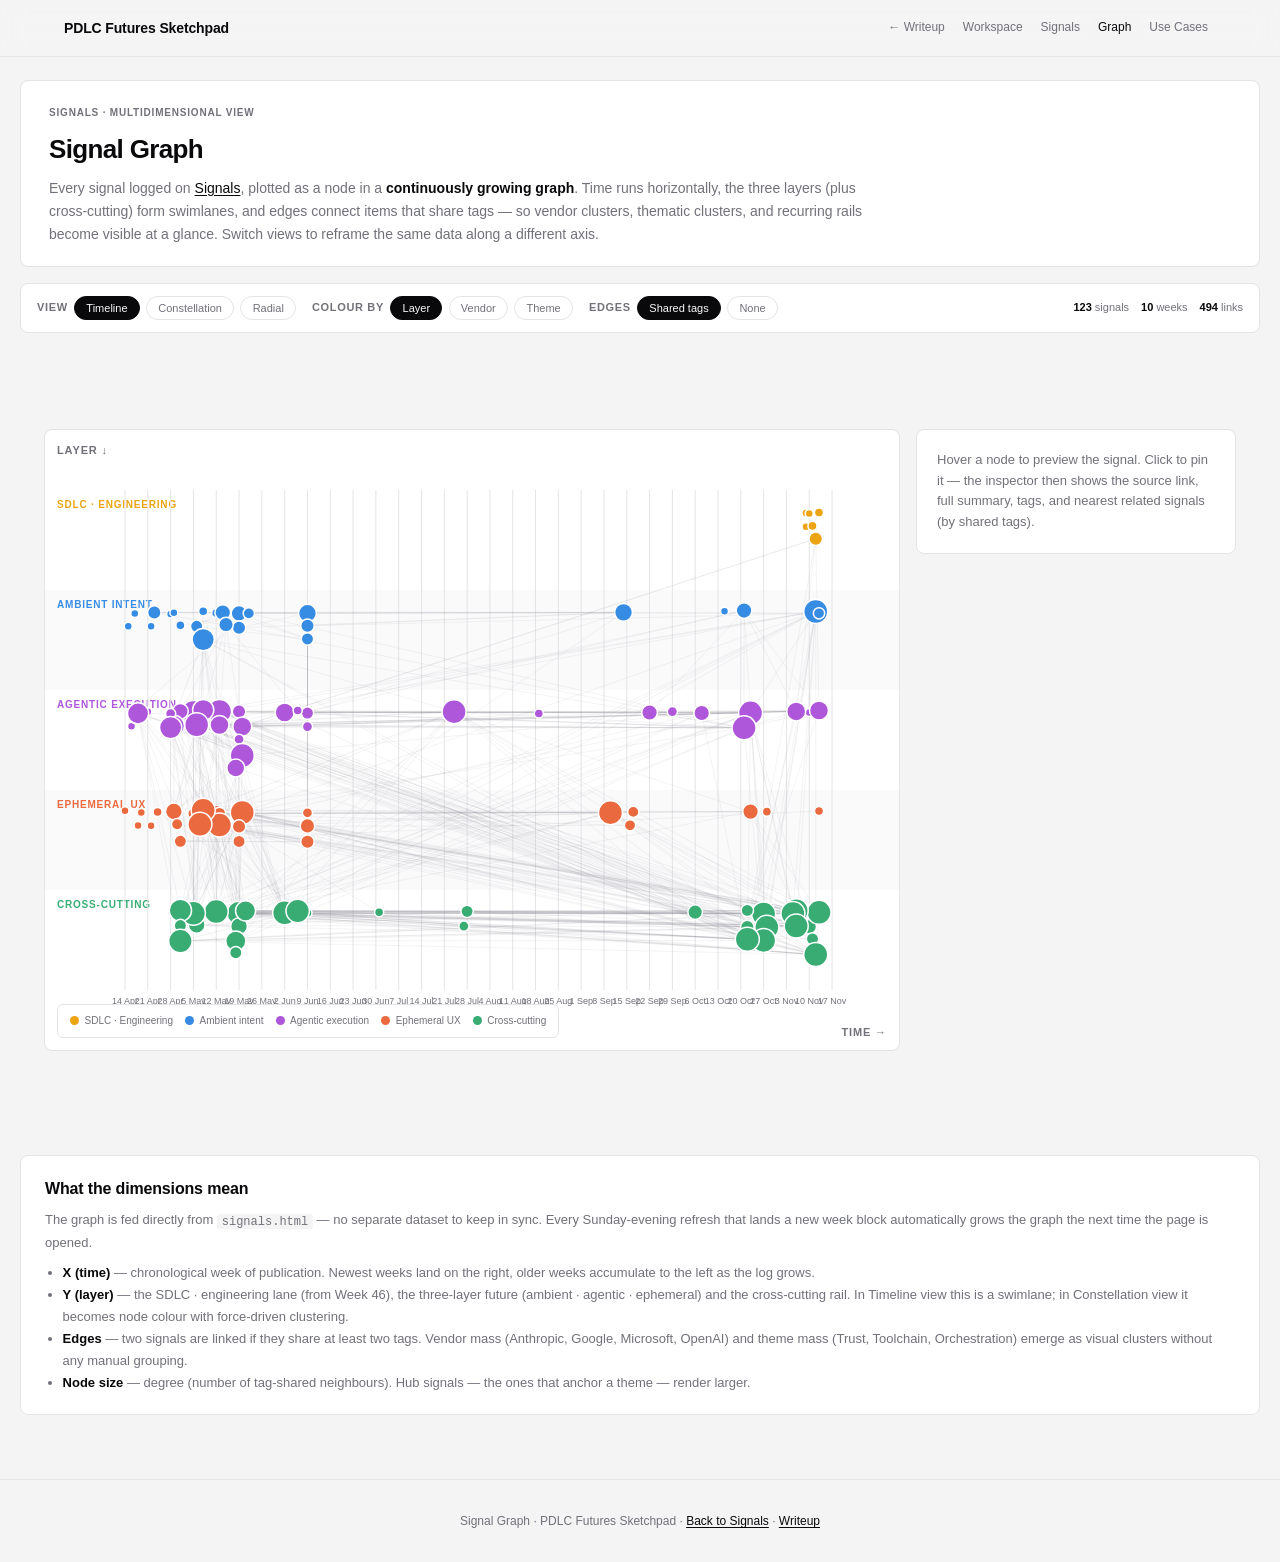
==== commit 3bb12be0: "Signals — add SDLC lens and merge Week 46 (9–16 Nov 2026) Make the evolution of software engineering" ====
--- a/graph.html
+++ b/graph.html
@@ -291,7 +291,7 @@
     </p>
     <ul>
       <li><strong>X (time)</strong> &mdash; chronological week of publication. Newest weeks land on the right, older weeks accumulate to the left as the log grows.</li>
-      <li><strong>Y (layer)</strong> &mdash; the three-layer future (ambient · agentic · ephemeral) plus the cross-cutting rail. In Timeline view this is a swimlane; in Constellation view it becomes node colour with force-driven clustering.</li>
+      <li><strong>Y (layer)</strong> &mdash; the SDLC · engineering lane (from Week 46), the three-layer future (ambient · agentic · ephemeral) and the cross-cutting rail. In Timeline view this is a swimlane; in Constellation view it becomes node colour with force-driven clustering.</li>
       <li><strong>Edges</strong> &mdash; two signals are linked if they share at least two tags. Vendor mass (Anthropic, Google, Microsoft, OpenAI) and theme mass (Trust, Toolchain, Orchestration) emerge as visual clusters without any manual grouping.</li>
       <li><strong>Node size</strong> &mdash; degree (number of tag-shared neighbours). Hub signals &mdash; the ones that anchor a theme &mdash; render larger.</li>
     </ul>
@@ -315,18 +315,20 @@
 //  1.  Parse signals.html and build the graph dataset.
 // ─────────────────────────────────────────────────────────────
 const LAYER_COLORS = {
+  sdlc:      'hsl(40  85% 50%)',
   ambient:   'hsl(210 75% 55%)',
   agentic:   'hsl(280 65% 60%)',
   ephemeral: 'hsl(15  80% 58%)',
   cross:     'hsl(150 50% 45%)'
 };
 const LAYER_LABEL = {
+  sdlc:      'SDLC · Engineering',
   ambient:   'Ambient intent',
   agentic:   'Agentic execution',
   ephemeral: 'Ephemeral UX',
   cross:     'Cross-cutting'
 };
-const LAYER_ORDER = ['ambient','agentic','ephemeral','cross'];
+const LAYER_ORDER = ['sdlc','ambient','agentic','ephemeral','cross'];
 
 const VENDOR_TAGS = ['Anthropic','Google','OpenAI','Microsoft','NVIDIA','Apple','Meta'];
 const VENDOR_COLORS = {
--- a/styles.css
+++ b/styles.css
@@ -1,4 +1,116 @@
 *, *::before, *::after { box-sizing: border-box; margin: 0; padding: 0; }
+
+/* Continuous value loops: editorial diagrams, with blue/orange reserved for human/agent work. */
+.value-loop-atlas { --vl-human: #2a78d6; --vl-agent: #eb6834; --vl-paper: hsl(var(--background)); --vl-ink: hsl(var(--foreground)); color: var(--vl-ink); margin: 2rem 0; }
+.vl-figure { background: var(--vl-paper); border: 1px solid hsl(var(--border)); padding: clamp(20px, 4vw, 48px); margin: 0 0 2rem; overflow: hidden; }
+.vl-kicker { display: flex; justify-content: space-between; flex-wrap: wrap; gap: 8px 20px; font: 11px/1.5 Consolas, monospace; text-transform: uppercase; letter-spacing: .08em; margin-bottom: 24px; }
+.vl-kicker > span:last-child { color: hsl(var(--muted-foreground)); }
+.vl-figure h4 { font-size: clamp(30px, 4.5vw, 56px); font-weight: 600; line-height: 1.08; letter-spacing: -.045em; margin-bottom: 28px; }
+.vl-figure h4 em { font-family: Georgia, 'Times New Roman', serif; font-weight: 400; }
+.vl-intent { display: flex; align-items: center; gap: 22px; padding: 18px 0; border-block: 1px solid hsl(var(--border)); margin-bottom: 24px; }
+.vl-human-label, .vl-agent-label { font: 11px/1.5 Consolas, monospace; text-transform: uppercase; letter-spacing: .06em; flex: 0 0 140px; }
+.vl-human-label { border-left: 3px solid var(--vl-human); padding-left: 10px; }
+.vl-intent p { font-size: 13px; line-height: 1.65; }
+.vl-intent p strong { font-weight: 500; }
+.vl-orbit { position: relative; }
+.vl-orbit::before { content: ''; position: absolute; inset: 60px 14px; border: 1px solid hsl(var(--foreground)); border-radius: 24px; opacity: .35; }
+.vl-cycle { display: grid; grid-template-columns: repeat(3, minmax(0, 1fr)); gap: 142px 24px; list-style: none; margin: 0; padding: 0 32px; }
+.vl-cycle li { background: var(--vl-paper); padding: 22px; position: relative; border: 1px solid hsl(var(--border)); }
+.vl-cycle li:nth-child(4) { grid-column: 3; grid-row: 2; }
+.vl-cycle li:nth-child(5) { grid-column: 2; grid-row: 2; }
+.vl-cycle li:nth-child(6) { grid-column: 1; grid-row: 2; }
+.vl-cycle li::after { position: absolute; right: -22px; top: 50%; content: '\2192'; font-size: 20px; }
+.vl-cycle li:nth-child(3)::after, .vl-cycle li:nth-child(6)::after { display: none; }
+.vl-cycle li:nth-child(n+4)::after { content: '\2190'; left: -22px; right: auto; }
+.vl-orbit-center { position: absolute; left: 50%; top: 50%; transform: translate(-50%,-50%); display: flex; align-items: center; justify-content: center; gap: 18px; width: calc(100% - 90px); font: 30px/1.1 Georgia, serif; text-align: center; }
+.vl-orbit-center strong { font-family: inherit; font-weight: 400; }
+.vl-orbit-center small { position: absolute; top: 45px; font: 11px/1.5 Consolas, monospace; text-transform: uppercase; letter-spacing: .06em; }
+.vl-orbit::after { content: '\2191'; position: absolute; top: 50%; left: 5px; background: var(--vl-paper); font-size: 22px; line-height: 1.5; }
+.vl-orbit-center::after { content: '\2193'; position: absolute; right: -40px; background: var(--vl-paper); font: 22px/1.5 Arial, sans-serif; }
+.vl-step { font: 40px/1 Georgia, serif; display: block; margin-bottom: 16px; color: hsl(var(--muted-foreground)); }
+.vl-cycle li > strong { display: block; font-size: 19px; letter-spacing: -.025em; margin-bottom: 8px; }
+.vl-cycle p { font-size: 13px; line-height: 1.7; }
+.vl-return { display: flex; flex-wrap: wrap; align-items: center; gap: 6px 14px; background: hsl(var(--muted)); padding: 16px 20px; }
+.vl-return > span:first-child { font-size: 30px; line-height: 1; }
+.vl-return strong { font-size: 13px; }
+.vl-return > span:last-child { font-size: 12px; margin-left: auto; }
+.vl-loop-levels { display: grid; grid-template-columns: repeat(3, minmax(0, 1fr)); gap: 18px; margin: 24px 0; }
+.vl-loop-levels p { font-size: 12px; line-height: 1.6; }
+.vl-loop-levels strong, .vl-loop-levels span { display: block; }
+.vl-loop-levels strong { margin-bottom: 4px; }
+.vl-figure figcaption { font-size: 11px; line-height: 1.7; color: hsl(var(--muted-foreground)); border-top: 1px solid hsl(var(--border)); padding-top: 14px; margin-top: 24px; }
+.vl-trio { display: grid; grid-template-columns: repeat(3, minmax(0, 1fr)); gap: 24px; }
+.vl-representative { border-top: 3px solid var(--vl-human); padding-top: 16px; }
+.vl-person-mark { width: 40px; height: 40px; display: grid; place-items: center; border: 1px solid var(--vl-human); border-radius: 50%; font: 23px/1 Georgia, serif; margin-bottom: 14px; }
+.vl-representative h5, .vl-outcomes h5 { font-size: 24px; line-height: 1.2; letter-spacing: -.03em; font-weight: 600; margin: 0 0 12px; }
+.vl-risk-tags { display: flex; gap: 6px; flex-wrap: wrap; min-height: 26px; margin-bottom: 14px; }
+.vl-risk-tags span { font: 11px/1.4 Consolas, monospace; border: 1px solid hsl(var(--border)); border-radius: 3px; padding: 3px 8px; }
+.vl-representative > p { font-size: 13px; line-height: 1.7; margin-bottom: 20px; }
+.vl-representative dl { border-top: 1px solid hsl(var(--border)); padding-top: 14px; font-size: 12px; line-height: 1.7; }
+.vl-representative dt { font-weight: 700; margin-bottom: 4px; }
+.vl-representative dt:nth-of-type(2) { margin-top: 16px; border-left: 3px solid var(--vl-agent); padding-left: 8px; }
+.vl-representative dd { margin: 0; }
+.vl-agent-rail { border-block: 3px solid var(--vl-agent); padding: 18px 0; margin-top: 28px; }
+.vl-agent-label { display: block; margin-bottom: 8px; }
+.vl-agent-rail strong { display: block; font-size: 16px; font-weight: 600; margin-bottom: 6px; }
+.vl-agent-rail p { font-size: 12px; }
+.vl-specialists { display: flex; flex-wrap: wrap; gap: 6px 20px; font-size: 12px; line-height: 1.7; margin-top: 18px; }
+.vl-legend { display: flex; align-items: center; flex-wrap: wrap; gap: 6px; margin-top: 12px; }
+.vl-legend i { width: 8px; height: 8px; border-radius: 50%; display: inline-block; margin-left: 8px; }
+.vl-legend i:first-child { margin-left: 0; }
+.vl-human-dot { background: var(--vl-human); }
+.vl-agent-dot { background: var(--vl-agent); }
+.vl-outcome-head { border-block: 1px solid hsl(var(--border)); padding: 16px 0; margin-bottom: 24px; }
+.vl-outcome-head span { display: block; font: 11px/1.5 Consolas, monospace; text-transform: uppercase; letter-spacing: .04em; margin-bottom: 5px; }
+.vl-outcome-head strong { font-size: 20px; font-weight: 500; }
+.vl-outcomes { display: grid; grid-template-columns: repeat(4, minmax(0, 1fr)); gap: 22px; }
+.vl-outcome-symbol { display: block; font: 42px/1.2 Georgia, serif; margin-bottom: 16px; }
+.vl-outcomes h5 { font-size: 18px; min-height: 44px; }
+.vl-outcomes p { font-size: 12px; line-height: 1.7; margin-bottom: 20px; }
+.vl-outcomes strong { display: block; font-size: 13px; line-height: 1.5; border-top: 1px solid hsl(var(--border)); padding-top: 12px; margin-bottom: 8px; }
+.vl-outcomes small { display: block; font-size: 12px; line-height: 1.7; }
+.vl-authority { display: flex; align-items: center; gap: 12px; border-top: 1px solid hsl(var(--border)); margin-top: 28px; padding-top: 20px; }
+.vl-authority div { flex: 1; min-width: 0; }
+.vl-authority div span, .vl-authority div strong { display: block; font-size: 11px; line-height: 1.6; }
+.vl-authority div strong { font-size: 13px; }
+.vl-authority-note { font-size: 12px; line-height: 1.7; margin-top: 16px; }
+.vl-subheading { font-size: 16px; font-weight: 600; margin: 1.75rem 0 .75rem; }
+.vl-research, .vl-principles { display: grid; gap: 1rem; max-width: 850px; }
+.vl-research p, .vl-prose, .vl-principles p { font-size: 14px; line-height: 1.8; }
+.vl-prose { margin-top: 1.25rem; max-width: 850px; }
+@media (max-width: 850px) {
+  .vl-outcomes { grid-template-columns: repeat(2, minmax(0, 1fr)); gap: 28px; }
+  .vl-outcomes h5 { min-height: 0; }
+}
+@media (max-width: 600px) {
+  .vl-cycle { grid-template-columns: repeat(2, minmax(0, 1fr)); gap: 1px; background: hsl(var(--border)); padding: 1px; }
+  .vl-cycle li:nth-child(n) { grid-column: auto; grid-row: auto; border: 0; }
+  .vl-cycle li::after, .vl-orbit::before, .vl-orbit::after, .vl-orbit-center::after { display: none; }
+  .vl-orbit-center { position: static; transform: none; width: 100%; flex-wrap: wrap; gap: 10px; font-size: 24px; padding: 12px 0 24px; }
+  .vl-orbit-center small { position: static; width: 100%; font-size: 10px; }
+  .vl-cycle li { padding: 16px; }
+  .vl-cycle li > strong { font-size: 17px; }
+  .vl-intent { align-items: flex-start; flex-direction: column; gap: 10px; }
+  .vl-human-label { flex-basis: auto; }
+  .vl-loop-levels, .vl-trio { grid-template-columns: 1fr; }
+  .vl-loop-levels { gap: 12px; }
+  .vl-representative > p br { display: none; }
+  .vl-representative dl { display: grid; grid-template-columns: 1fr 1fr; column-gap: 20px; }
+  .vl-representative dt:nth-of-type(2) { grid-column: 2; grid-row: 1; margin-top: 0; }
+  .vl-representative dd { grid-row: 2; }
+  .vl-return > span:last-child { margin-left: 0; }
+  .vl-authority { flex-wrap: wrap; gap: 16px; }
+  .vl-authority > div { flex-basis: 35%; }
+  .vl-authority > span:nth-child(4) { display: none; }
+}
+@media (max-width: 380px) {
+  .vl-cycle, .vl-outcomes { grid-template-columns: 1fr; }
+  .vl-cycle li { display: grid; grid-template-columns: 40px 1fr; gap: 0 12px; }
+  .vl-step { grid-row: span 2; font-size: 30px; }
+  .vl-cycle p { grid-column: 2; }
+  .vl-representative dl { display: block; }
+  .vl-representative dt:nth-of-type(2) { margin-top: 14px; }
+}
 
 :root {
   --background: 0 0% 100%;
@@ -17,9 +129,6 @@
   --accent: 240 4.8% 95.9%;
   --accent-foreground: 240 5.9% 10%;
   --destructive: 0 84.2% 60.2%;
-  /* Freshness state accent colors — used across dots, chips, tile/nav borders */
-  --freshness-green: 160 65% 38%;
-  --freshness-amber: 38 92% 50%;
 }
 
 html { scroll-padding-top: 72px; }
@@ -137,7 +246,7 @@
   box-shadow: 0 16px 48px hsla(var(--foreground), 0.12);
   opacity: 0; transform: translateY(-6px) scale(0.98);
   pointer-events: none; visibility: hidden;
-  transition: opacity 0.2s, transform 0.2s, visibility 0.2s;
+  transition: opacity 0.2s, transform 0.2s;
 }
 .section-nav-panel.is-open {
   opacity: 1; transform: translateY(0) scale(1);
@@ -181,8 +290,8 @@
 .nav-freshness-dot {
   width: 6px; height: 6px; border-radius: 50%; flex-shrink: 0;
 }
-.nav-freshness-dot--recent { background: hsl(var(--freshness-green)); }
-.nav-freshness-dot--weeks { background: hsl(var(--freshness-amber)); }
+.nav-freshness-dot--recent { background: hsl(160 65% 38%); }
+.nav-freshness-dot--weeks { background: hsl(38 92% 50%); }
 .nav-freshness-dot--stable { background: hsl(var(--border)); border: 1px solid hsl(240 4% 78%); }
 
 .nav-freshness {
@@ -219,11 +328,11 @@
   background: hsl(var(--secondary)); opacity: 1;
 }
 .section-nav-list a.freshness-strong {
-  border-left-color: hsl(var(--freshness-green));
+  border-left-color: hsl(160 65% 38%);
   background: linear-gradient(90deg, hsla(160, 60%, 45%, 0.08), transparent 44%);
 }
 .section-nav-list a.freshness-medium {
-  border-left-color: hsl(var(--freshness-amber));
+  border-left-color: hsl(38 92% 50%);
   background: linear-gradient(90deg, hsla(38, 92%, 50%, 0.08), transparent 44%);
 }
 .section-nav-list a.freshness-muted {
@@ -999,12 +1108,11 @@
   stroke: hsl(145 18% 42%);
   stroke-width: 3;
 }
-.agent-loop-label,
-.agent-loop-flow-text {
+.agent-loop-label {
+  font-size: 29px;
   font-weight: 700;
   fill: hsl(var(--foreground));
 }
-.agent-loop-label { font-size: 29px; }
 .agent-loop-core rect {
   fill: hsl(231 48% 92%);
   stroke: hsl(230 18% 24%);
@@ -1050,20 +1158,34 @@
   stroke-width: 3;
   stroke-linecap: round;
 }
-.agent-loop-flow-text { font-size: 20px; }
-:is(.agent-loop-core, .agent-loop-module, .agent-loop-svg-node) {
+.agent-loop-flow-text {
+  font-size: 20px;
+  font-weight: 700;
+  fill: hsl(var(--foreground));
+}
+.agent-loop-core,
+.agent-loop-module,
+.agent-loop-svg-node {
   cursor: pointer;
   transition: opacity 0.18s;
 }
-:is(.agent-loop-core, .agent-loop-module, .agent-loop-svg-node):focus {
+.agent-loop-core:focus,
+.agent-loop-module:focus,
+.agent-loop-svg-node:focus {
   outline: none;
 }
-:is(.agent-loop-core, .agent-loop-module, .agent-loop-svg-node):focus rect,
-:is(.agent-loop-core, .agent-loop-module, .agent-loop-svg-node).is-active rect {
+.agent-loop-core:focus rect,
+.agent-loop-module:focus rect,
+.agent-loop-svg-node:focus rect,
+.agent-loop-core.is-active rect,
+.agent-loop-module.is-active rect,
+.agent-loop-svg-node.is-active rect {
   stroke: hsl(203 85% 34%);
   stroke-width: 4;
 }
-.agent-loop-svg.is-filtered :is(.agent-loop-core, .agent-loop-module, .agent-loop-svg-node):not(.is-active) {
+.agent-loop-svg.is-filtered .agent-loop-core:not(.is-active),
+.agent-loop-svg.is-filtered .agent-loop-module:not(.is-active),
+.agent-loop-svg.is-filtered .agent-loop-svg-node:not(.is-active) {
   opacity: 0.42;
 }
 .agent-loop-sidecar {
@@ -1267,3 +1389,482 @@
     min-height: 205px;
   }
 }
+
+/* Evidence-grade tags — how strong is the evidence behind a claim?
+   Three-dot meter: ●●● experiment / field data, ●●○ survey,
+   ●○○ practitioner report / vendor claim, ○○○ model / estimate. */
+.ev {
+  display: inline-flex; align-items: center; gap: 0.3rem;
+  font-size: 0.625rem; font-weight: 600; font-style: normal;
+  letter-spacing: 0.03em; text-transform: uppercase; line-height: 1.4;
+  color: hsl(var(--muted-foreground));
+  border: 1px solid hsl(var(--border)); border-radius: 999px;
+  padding: 0.05rem 0.45rem; margin-left: 0.35rem; vertical-align: 1px;
+  white-space: nowrap; cursor: help;
+}
+.ev::before { font-size: 0.5rem; letter-spacing: 0.08em; color: hsl(var(--foreground)); }
+.ev--experiment::before, .ev--field::before { content: "\25CF\25CF\25CF"; }
+.ev--survey::before { content: "\25CF\25CF\25CB"; }
+.ev--practitioner::before, .ev--vendor::before { content: "\25CF\25CB\25CB"; }
+.ev--model::before { content: "\25CB\25CB\25CB"; }
+.ev--vendor { border-style: dashed; }
+.ev--model { border-style: dotted; }
+.hero-stat .ev { margin: 0.35rem 0 0; }
+.ev-legend {
+  display: flex; flex-wrap: wrap; align-items: center; gap: 0.4rem 0.25rem;
+  font-size: 0.6875rem; color: hsl(var(--muted-foreground));
+  margin-top: 1rem;
+}
+.ev-legend .ev { margin-left: 0; }
+.ev-legend-label { font-weight: 600; margin-right: 0.25rem; }
+
+/* PDLC Explorer — interactive structural view (explorer.js).
+   Human/agent identity uses validated categorical slots 1–2 (blue/orange);
+   the J-curve uses emphasis (ink vs. gray) so it never reads as human/agent. */
+.pdx {
+  --pdx-human: #2a78d6;
+  --pdx-agent: #eb6834;
+  --pdx-ink: hsl(230 18% 24%);
+  --pdx-gray: hsl(240 4% 66%);
+  max-width: 1000px; margin: 1.25rem auto 0; text-align: left;
+  border: 1px solid hsl(var(--border)); border-radius: var(--radius);
+  background: linear-gradient(180deg, hsl(var(--card)), hsl(210 22% 98%));
+  padding: 1rem 1.25rem 0.75rem;
+}
+.pdx-views {
+  display: flex; gap: 0.375rem; flex-wrap: wrap;
+  border-bottom: 1px solid hsl(var(--border)); padding-bottom: 0.75rem; margin-bottom: 1rem;
+}
+.pdx-views [role="tab"] {
+  font: inherit; font-size: 0.8125rem; font-weight: 600; cursor: pointer;
+  border: 1px solid hsl(var(--border)); border-radius: 999px;
+  background: hsl(var(--background)); color: hsl(var(--muted-foreground));
+  padding: 0.375rem 0.875rem 0.375rem 0.375rem;
+  display: inline-flex; align-items: center; gap: 0.5rem;
+  transition: background 0.15s, color 0.15s, border-color 0.15s;
+}
+.pdx-view-num {
+  display: inline-grid; place-items: center; width: 1.375rem; height: 1.375rem;
+  border-radius: 999px; background: hsl(var(--secondary)); font-size: 0.6875rem;
+}
+.pdx-views [role="tab"][aria-selected="true"] {
+  background: hsl(var(--foreground)); color: hsl(var(--background)); border-color: hsl(var(--foreground));
+}
+.pdx-views [role="tab"][aria-selected="true"] .pdx-view-num { background: hsla(0, 0%, 100%, 0.18); }
+.pdx button:focus-visible, .pdx input:focus-visible, .pdx summary:focus-visible {
+  outline: 2px solid hsl(var(--ring)); outline-offset: 2px;
+}
+
+.pdx-panel-head { display: flex; justify-content: space-between; gap: 1rem; flex-wrap: wrap; align-items: flex-start; }
+.pdx-title { font-size: 1.0625rem; font-weight: 700; letter-spacing: -0.01em; margin-bottom: 0.2rem; }
+.pdx-sub { font-size: 0.8125rem; color: hsl(var(--muted-foreground)); max-width: 560px; line-height: 1.5; }
+.pdx-eras { display: flex; gap: 0.25rem; flex-wrap: wrap; }
+.pdx-eras button {
+  font: inherit; font-size: 0.75rem; font-weight: 600; cursor: pointer;
+  border: 1px solid hsl(var(--border)); border-radius: calc(var(--radius) - 2px);
+  background: hsl(var(--background)); color: hsl(var(--muted-foreground)); padding: 0.3rem 0.6rem;
+}
+.pdx-eras button[aria-pressed="true"] { color: hsl(var(--foreground)); border-color: hsl(var(--foreground)); background: hsl(var(--secondary)); }
+.pdx-eras .pdx-play { border-style: dashed; }
+.pdx-eras .pdx-play[aria-pressed="true"] { border-style: solid; }
+
+.pdx-legend {
+  display: flex; flex-wrap: wrap; gap: 0.35rem 1rem; margin: 0.875rem 0 0.25rem;
+  font-size: 0.75rem; color: hsl(var(--muted-foreground));
+}
+.pdx-legend span { display: inline-flex; align-items: center; gap: 0.375rem; }
+.pdx-key { display: inline-block; width: 12px; height: 12px; border-radius: 3px; }
+.pdx-key--human { background: var(--pdx-human); }
+.pdx-key--agent { background: var(--pdx-agent); }
+.pdx-key--found { height: 3px; border-radius: 2px; width: 16px; background: var(--pdx-ink); }
+.pdx-key--bolt { height: 3px; border-radius: 2px; width: 16px; background: var(--pdx-gray); }
+.pdx-legend-flag { font-weight: 600; color: hsl(var(--foreground)); }
+
+/* Stage columns: vertical bars on desktop, horizontal rows on phones */
+.pdx-stages {
+  display: grid; grid-template-columns: repeat(6, minmax(0, 1fr)); gap: 0.5rem;
+  margin-top: 0.5rem; border-bottom: 1px solid hsl(var(--border));
+}
+.pdx-stage {
+  --total: 0; --agent: 0;
+  font: inherit; cursor: pointer; background: none; border: 1px solid transparent;
+  border-radius: calc(var(--radius) - 2px) calc(var(--radius) - 2px) 0 0;
+  display: grid; grid-template-rows: 1.4rem 190px auto; justify-items: center; align-items: end;
+  padding: 0.35rem 0.25rem 0.5rem; color: hsl(var(--foreground));
+  transition: background 0.15s, border-color 0.15s;
+}
+.pdx-stage:hover { background: hsl(var(--secondary)); }
+.pdx-stage.is-active { background: hsl(var(--background)); border-color: hsl(var(--border)); border-bottom-color: transparent; }
+.pdx-stage-flag {
+  font-size: 0.625rem; font-weight: 700; letter-spacing: 0.02em; white-space: nowrap;
+  border: 1px solid hsl(var(--foreground)); border-radius: 999px; padding: 0.05rem 0.4rem;
+  background: hsl(var(--background)); visibility: hidden;
+}
+.pdx-stage.is-bottleneck .pdx-stage-flag { visibility: visible; }
+.pdx-stage-total { font-size: 0.75rem; font-weight: 700; font-variant-numeric: tabular-nums; margin-bottom: 0.3rem; }
+.pdx-stage-track {
+  width: 100%; height: 100%; display: flex; flex-direction: column; justify-content: flex-end; align-items: center;
+}
+.pdx-bar {
+  --ease: cubic-bezier(.2,.7,.2,1);
+  width: 34px; height: calc(var(--total) * 160px);
+  display: flex; flex-direction: column; gap: 2px; border-radius: 4px 4px 0 0;
+  transition: height 0.55s var(--ease), width 0.55s var(--ease);
+}
+.pdx-seg { display: block; min-width: 0; min-height: 0; transition: flex-grow 0.55s var(--ease); }
+.pdx-seg--agent { background: var(--pdx-agent); border-radius: 4px 4px 0 0; flex: var(--agent) 1 0; }
+.pdx-seg--human { background: var(--pdx-human); flex: calc(1 - var(--agent)) 1 0; }
+.pdx-stage.no-agent .pdx-seg--human { border-radius: 4px 4px 0 0; }
+.pdx-stage.is-bottleneck .pdx-bar { outline: 2px solid hsl(var(--foreground)); outline-offset: 3px; }
+.pdx-stage-name { font-size: 0.75rem; font-weight: 600; margin-top: 0.5rem; text-align: center; line-height: 1.25; }
+
+.pdx-era-summary {
+  display: flex; gap: 0.75rem 1.25rem; flex-wrap: wrap; align-items: baseline;
+  font-size: 0.8125rem; color: hsl(var(--muted-foreground)); line-height: 1.55; margin: 0.875rem 0 0.75rem;
+}
+.pdx-era-summary strong { color: hsl(var(--foreground)); }
+.pdx-era-stat { white-space: nowrap; font-size: 0.875rem; }
+
+.pdx-detail {
+  border: 1px solid hsl(var(--border)); border-radius: calc(var(--radius) - 2px);
+  background: hsl(var(--background)); padding: 0.75rem 0.9rem; min-height: 6.5rem;
+  font-size: 0.8125rem; line-height: 1.6; color: hsl(var(--muted-foreground));
+}
+.pdx-detail p + p { margin-top: 0.35rem; }
+.pdx-detail strong { color: hsl(var(--foreground)); }
+.pdx-detail-head { display: flex; justify-content: space-between; gap: 0.25rem 1rem; flex-wrap: wrap; align-items: baseline; margin-bottom: 0.3rem; }
+.pdx-detail-head h4 { font-size: 0.875rem; font-weight: 700; color: hsl(var(--foreground)); }
+.pdx-detail-era { font-weight: 500; color: hsl(var(--muted-foreground)); margin-left: 0.35rem; font-size: 0.75rem; }
+.pdx-detail-nums { font-size: 0.75rem; font-variant-numeric: tabular-nums; }
+.pdx-detail-compare { display: flex; flex-wrap: wrap; gap: 0.25rem 1rem; margin-top: 0.5rem; font-size: 0.75rem; }
+.pdx-detail-compare em { font-style: normal; font-weight: 600; color: hsl(var(--foreground)); }
+.pdx-detail-risk { font-size: 0.75rem; }
+.pdx-link { font-weight: 600; text-decoration: underline; text-underline-offset: 2px; }
+
+.pdx-table { margin-top: 0.75rem; font-size: 0.8125rem; }
+.pdx-table summary { cursor: pointer; font-size: 0.75rem; font-weight: 600; color: hsl(var(--muted-foreground)); }
+.pdx-table .compare-table { margin-top: 0.5rem; font-variant-numeric: tabular-nums; }
+.pdx-table small { font-weight: 400; color: hsl(var(--muted-foreground)); }
+.pdx-note { font-size: 0.6875rem; color: hsl(var(--muted-foreground)); margin-top: 0.625rem; line-height: 1.5; }
+
+/* J-curve */
+.pdx-curve-wrap { position: relative; margin-top: 0.25rem; }
+.pdx-curve { display: block; width: 100%; height: auto; overflow: visible; touch-action: pan-y; }
+.pdx-band { fill: hsl(var(--background)); }
+.pdx-band--alt { fill: hsl(var(--secondary)); }
+.pdx-band-label { font-size: 11px; font-weight: 700; fill: hsl(var(--muted-foreground)); letter-spacing: 0.04em; }
+.pdx-grid { stroke: hsl(var(--border)); stroke-width: 1; }
+.pdx-base { stroke: hsl(240 4% 74%); stroke-width: 1; }
+.pdx-tick { font-size: 11px; fill: hsl(var(--muted-foreground)); font-variant-numeric: tabular-nums; }
+.pdx-line { fill: none; stroke-width: 2; stroke-linejoin: round; stroke-linecap: round; }
+path.pdx-line--found { stroke: var(--pdx-ink); stroke-width: 2.5; }
+path.pdx-line--bolt { stroke: var(--pdx-gray); }
+.pdx-end-label { font-size: 12px; font-weight: 600; }
+text.pdx-line--found { fill: var(--pdx-ink); }
+text.pdx-line--bolt { fill: hsl(240 4% 46%); }
+.pdx-annot { font-size: 11px; fill: hsl(var(--muted-foreground)); font-style: italic; }
+.pdx-cross { stroke: hsl(var(--foreground)); stroke-width: 1; opacity: 0.35; }
+.pdx-dot { stroke: hsl(var(--background)); stroke-width: 2; }
+circle.pdx-line--found { fill: var(--pdx-ink); }
+circle.pdx-line--bolt { fill: var(--pdx-gray); }
+.pdx-hit { fill: transparent; cursor: crosshair; }
+.pdx-tip {
+  position: absolute; pointer-events: none; z-index: 2;
+  display: flex; flex-direction: column; gap: 0.1rem;
+  background: hsl(var(--background)); border: 1px solid hsl(var(--border)); border-radius: calc(var(--radius) - 2px);
+  box-shadow: 0 4px 12px hsla(230, 18%, 24%, 0.12); padding: 0.4rem 0.55rem;
+  font-size: 0.75rem; font-variant-numeric: tabular-nums; min-width: 96px;
+}
+.pdx-tip span { display: inline-flex; align-items: center; gap: 0.35rem; }
+.pdx-scrub { display: flex; align-items: center; gap: 0.625rem; margin: 0.5rem 0 0.75rem; font-size: 0.75rem; font-weight: 600; color: hsl(var(--muted-foreground)); }
+.pdx-scrub input { flex: 1; accent-color: hsl(var(--foreground)); }
+.pdx-scrub output { min-width: 1.5rem; font-variant-numeric: tabular-nums; color: hsl(var(--foreground)); }
+
+/* Operating model */
+.pdx-model-wrap { display: grid; grid-template-columns: minmax(0, 1fr) minmax(0, 1fr); gap: 1rem; margin-top: 0.875rem; align-items: start; }
+.pdx-model {
+  display: flex; flex-direction: column; gap: 0.25rem; position: relative;
+  border: 2px dashed hsl(240 4% 74%); border-radius: var(--radius); padding: 2.25rem 0.75rem 0.75rem;
+}
+.pdx-harness {
+  position: absolute; top: 0.45rem; left: 0.6rem; right: 0.6rem;
+  font: inherit; font-size: 0.6875rem; font-weight: 700; letter-spacing: 0.03em; text-transform: uppercase;
+  color: hsl(var(--muted-foreground)); background: none; border: 0; text-align: left; cursor: pointer; padding: 0.15rem 0.25rem;
+  border-radius: 4px;
+}
+.pdx-harness:hover, .pdx-harness.is-active { color: hsl(var(--foreground)); background: hsl(var(--secondary)); }
+.pdx-layer {
+  font: inherit; cursor: pointer; text-align: left;
+  display: flex; flex-direction: column; gap: 0.1rem;
+  border: 1px solid hsl(var(--border)); border-left-width: 4px; border-radius: calc(var(--radius) - 2px);
+  background: hsl(var(--background)); padding: 0.7rem 0.85rem;
+  transition: box-shadow 0.15s, transform 0.15s;
+}
+.pdx-layer--human { border-left-color: var(--pdx-human); }
+.pdx-layer--agent { border-left-color: var(--pdx-agent); }
+.pdx-layer:hover { box-shadow: 0 4px 12px hsla(230, 18%, 24%, 0.08); }
+.pdx-layer.is-active { box-shadow: 0 0 0 2px hsl(var(--foreground)); }
+.pdx-layer-title { font-size: 0.9375rem; font-weight: 700; color: hsl(var(--foreground)); }
+.pdx-layer-sub { font-size: 0.75rem; color: hsl(var(--muted-foreground)); }
+.pdx-flow { font-size: 0.6875rem; color: hsl(var(--muted-foreground)); text-align: center; padding: 0.15rem 0; }
+
+.pdx-foot { border-top: 1px solid hsl(var(--border)); margin-top: 1rem; padding-top: 0.6rem; text-align: right; }
+.pdx-poster-link {
+  font: inherit; font-size: 0.75rem; color: hsl(var(--muted-foreground)); background: none; border: 0; cursor: pointer;
+  text-decoration: underline; text-underline-offset: 2px; padding: 0;
+}
+.pdx-poster-link:hover { color: hsl(var(--foreground)); }
+
+@media (prefers-reduced-motion: reduce) {
+  .pdx-seg { transition: none; }
+}
+@media (max-width: 720px) {
+  .pdx { padding: 0.875rem 0.875rem 0.625rem; }
+  .pdx-stages { grid-template-columns: 1fr; gap: 0.15rem; border-bottom: 0; }
+  .pdx-stage {
+    grid-template-columns: 5.75rem minmax(0, 1fr); grid-template-rows: auto; grid-template-areas: "name track";
+    align-items: center; justify-items: start; border-radius: calc(var(--radius) - 2px); padding: 0.35rem 0.4rem; position: relative;
+  }
+  .pdx-stage.is-active { border-bottom-color: hsl(var(--border)); }
+  .pdx-stage-name { grid-area: name; margin: 0; text-align: left; }
+  .pdx-stage-track { grid-area: track; height: 18px; flex-direction: row; justify-content: flex-start; align-items: center; }
+  .pdx-stage-total { order: 2; margin: 0 0 0 0.45rem; }
+  .pdx-bar { order: 1; height: 16px; width: calc(var(--total) * (100% - 2.75rem)); flex-direction: row; border-radius: 0 4px 4px 0; }
+  .pdx-seg--human { order: 1; border-radius: 0; }
+  .pdx-seg--agent { order: 2; border-radius: 0 4px 4px 0; }
+  .pdx-stage.no-agent .pdx-seg--human { border-radius: 0 4px 4px 0; }
+  .pdx-stage.is-bottleneck .pdx-bar { outline-offset: 2px; }
+  .pdx-stage-flag { position: absolute; left: 0.4rem; top: -0.05rem; font-size: 0.5625rem; padding: 0 0.3rem; }
+  .pdx-stage.is-bottleneck { padding-top: 0.95rem; }
+  .pdx-model-wrap { grid-template-columns: 1fr; }
+  .pdx-views [role="tab"] { font-size: 0.75rem; }
+}
+.pdx-stage.no-agent .pdx-seg--agent { display: none; }
+.pdx-detail-compare .pdx-link:first-of-type { margin-left: auto; }
+.pdx-tip[hidden], .pdx-panel[hidden] { display: none; }
+
+/* Research atlas. Scoped to the sketchpad so companion prototypes keep their own UI. */
+.sketchpad {
+  --background: 45 25% 97%;
+  --foreground: 240 10% 15%;
+  --card: 45 33% 99%;
+  --muted: 45 14% 92%;
+  --muted-foreground: 240 4% 41%;
+  --border: 45 13% 83%;
+  --secondary: 45 18% 94%;
+  --accent: 263 28% 93%;
+  --atlas-ink: #655086;
+  --atlas-lime: #d6e89a;
+  --radius: 0.375rem;
+  font-family: "Segoe UI", -apple-system, BlinkMacSystemFont, sans-serif;
+}
+.sketchpad ::selection { background: #d6e89a; color: #24242a; }
+.sketchpad :is(a, button, input, summary):focus-visible { outline: 2px solid var(--atlas-ink); outline-offset: 4px; }
+.skip-link { position: fixed; top: -100px; left: 1rem; z-index: 200; padding: 0.75rem 1rem; background: #24242a; color: white; }
+.skip-link:focus { top: 0.5rem; }
+.sketchpad .container { max-width: 1240px; }
+.sketchpad .container.narrow { max-width: 820px; }
+.sketchpad nav[aria-label="Primary"] { background: hsl(var(--background) / 0.96); }
+.sketchpad .nav-inner { max-width: 1288px; height: 64px; }
+.brand-mark { display: inline-flex; align-items: center; justify-content: center; width: 30px; height: 30px; margin-right: 0.5rem; border: 1px solid currentColor; font: italic 22px Georgia, serif; }
+.sketchpad .nav-logo { display: flex; align-items: center; gap: 0.25rem; }
+.sketchpad .brand-suffix { font-weight: 400; color: hsl(var(--muted-foreground)); }
+.sketchpad .nav-workspace-link { font-size: 0.8125rem; min-height: 40px; }
+.sketchpad .nav-current { color: hsl(var(--foreground)); text-decoration: underline; text-underline-offset: 7px; text-decoration-color: var(--atlas-ink); }
+.sketchpad .nav-sections-btn { background: transparent; min-height: 38px; }
+.sketchpad .section-nav-panel { top: 64px; }
+.sketchpad .section-nav-backdrop { top: 64px; }
+.sketchpad .progress-bar { background: var(--atlas-ink); }
+.sketchpad .hero { padding: 6.25rem 2rem 3.5rem; text-align: left; }
+.atlas-masthead { display: flex; justify-content: space-between; align-items: center; gap: 1rem; padding-bottom: 1rem; border-bottom: 1px solid hsl(var(--border)); font: 10px/1.4 Consolas, monospace; text-transform: uppercase; letter-spacing: 0.12em; color: hsl(var(--muted-foreground)); }
+.sketchpad .hero-badge { border: 0; padding: 0; margin: 0; font: inherit; color: inherit; }
+.atlas-opening { display: grid; grid-template-columns: minmax(0, 1.45fr) minmax(0, 1fr); gap: clamp(2rem, 5vw, 5rem); align-items: center; padding: 3rem 0; }
+.atlas-eyebrow { font: 11px/1.5 Consolas, monospace; text-transform: uppercase; letter-spacing: 0.13em; color: var(--atlas-ink); margin-bottom: 1.25rem; }
+.sketchpad .hero h1 { font-size: clamp(2.8rem, 4.9vw, 4.5rem); font-weight: 600; letter-spacing: -0.055em; line-height: 1.08; margin-bottom: 1.4rem; }
+.sketchpad .hero h1 em { font-family: Georgia, "Times New Roman", serif; font-weight: 400; color: var(--atlas-ink); letter-spacing: -0.06em; }
+.sketchpad .hero .subtitle { font-size: 1.0625rem; line-height: 1.75; max-width: 32rem; margin: 0; }
+.atlas-start-links { display: flex; flex-wrap: wrap; align-items: center; gap: 1rem 1.5rem; margin: 1.75rem 0 1.4rem; font-size: 0.8125rem; }
+.atlas-primary-link { display: inline-flex; align-items: center; gap: 1.5rem; padding: 0.8rem 1rem; background: hsl(var(--foreground)); color: #fff; text-decoration: none; border-radius: 3px; }
+.atlas-primary-link:hover { background: var(--atlas-ink); opacity: 1; }
+.atlas-text-link { text-underline-offset: 5px; text-decoration-color: hsl(var(--border)); }
+.atlas-text-link span { margin-left: 0.4rem; }
+.sketchpad .hero-subline { font-size: 0.6875rem; font-weight: 400; max-width: none; margin: 0; color: hsl(var(--muted-foreground)); }
+.atlas-fieldnote { padding: 1.5rem 1.65rem 1rem; color: #f5f3ed; background: #29282e; border-radius: 4px; position: relative; overflow: hidden; }
+.fieldnote-top { display: flex; align-items: center; gap: 0.45rem; font: 10px/1.5 Consolas, monospace; text-transform: uppercase; letter-spacing: 0.055em; color: #d8d5de; }
+.fieldnote-dot { width: 6px; height: 6px; border-radius: 50%; background: var(--atlas-lime); }
+.fieldnote-index { margin-left: auto; color: #aaa6b3; font-size: 9px; }
+.fieldnote-question { margin: 1.5rem 0; font-size: clamp(1.4rem, 2.1vw, 1.85rem); line-height: 1.3; letter-spacing: -0.03em; }
+.fieldnote-question em { font: italic 1.13em Georgia, serif; color: var(--atlas-lime); }
+.fieldnote-path a { display: flex; align-items: center; gap: 1rem; padding: 0.8rem 0; border-top: 1px solid #4c4854; color: inherit; text-decoration: none; }
+.fieldnote-path a:hover { color: var(--atlas-lime); opacity: 1; }
+.fieldnote-path a > span { font: 11px Consolas, monospace; color: #b5b0be; }
+.fieldnote-path a > span:last-child { margin-left: auto; color: var(--atlas-lime); font-size: 16px; }
+.fieldnote-path strong { display: block; font-size: 0.8125rem; font-weight: 500; }
+.fieldnote-path small { display: block; font-size: 0.6875rem; margin-top: 0.2rem; color: #b5b0be; }
+.fieldnote-footer { border-top: 1px solid #4c4854; padding-top: 0.8rem; margin-top: 0.3rem; font: italic 0.75rem Georgia, serif; color: #bbb7c2; }
+.atlas-formats { display: grid; grid-template-columns: repeat(4, minmax(0, 1fr)); border-block: 1px solid hsl(var(--border)); }
+.atlas-formats > a { display: flex; align-items: center; gap: 0.85rem; padding: 1.35rem 1rem; text-decoration: none; min-width: 0; }
+.atlas-formats > a:first-child { padding-left: 0; }
+.atlas-formats > a + a { border-left: 1px solid hsl(var(--border)); }
+.atlas-formats > a:hover { opacity: 1; background: hsl(var(--accent)); }
+.format-glyph { font-size: 1.75rem; line-height: 1; color: var(--atlas-ink); }
+.format-type { display: block; font: 9px/1.5 Consolas, monospace; text-transform: uppercase; letter-spacing: 0.1em; color: hsl(var(--muted-foreground)); }
+.atlas-formats strong { display: block; font-size: 0.875rem; font-weight: 600; }
+.atlas-formats small { display: block; font-size: 0.6875rem; color: hsl(var(--muted-foreground)); margin-top: 0.15rem; }
+.format-arrow { margin-left: auto; align-self: flex-start; color: var(--atlas-ink); }
+.atlas-format-note { margin-top: 0.75rem; text-align: right; font-size: 0.6875rem; color: hsl(var(--muted-foreground)); }
+.atlas-format-note a { color: var(--atlas-ink); margin-left: 0.25rem; text-underline-offset: 3px; }
+.sketchpad .hero-section-map { margin-top: 3rem; padding-top: 0; border: 0; }
+.sketchpad .section-map-intro { display: flex; justify-content: space-between; align-items: end; gap: 2rem; text-align: left; max-width: none; margin: 0 0 1.5rem; }
+.sketchpad .section-map-kicker { font: 10px/1.6 Consolas, monospace; letter-spacing: 0.12em; }
+.sketchpad .section-map-title { font: 400 clamp(1.75rem, 2.5vw, 2.25rem)/1.2 Georgia, serif; letter-spacing: -0.04em; margin: 0.4rem 0; }
+.sketchpad .section-map-lead { font-size: 0.8125rem; }
+.atlas-search { width: 21rem; max-width: 100%; }
+.atlas-search label { display: block; font-size: 0.6875rem; margin-bottom: 0.35rem; color: hsl(var(--muted-foreground)); }
+.atlas-search-field { display: flex; align-items: center; border: 1px solid hsl(var(--border)); border-radius: 4px; background: hsl(var(--card)); padding: 0 0.65rem; gap: 0.6rem; }
+.atlas-search-field:focus-within { border-color: var(--atlas-ink); box-shadow: 0 0 0 2px hsl(var(--accent)); }
+.atlas-search-field > span { color: var(--atlas-ink); font-size: 22px; transform: rotate(-30deg); }
+.atlas-search input { width: 100%; min-width: 0; font: inherit; font-size: 0.8125rem; padding: 0.75rem 0; background: transparent; color: inherit; border: 0; }
+.atlas-search input:focus-visible { outline: none; }
+.atlas-search input::placeholder { color: hsl(var(--muted-foreground)); opacity: 1; }
+.atlas-search kbd { font: 10px Consolas, monospace; border: 1px solid hsl(var(--border)); padding: 1px 5px; border-radius: 2px; color: hsl(var(--muted-foreground)); }
+.atlas-index-tools { display: flex; justify-content: space-between; align-items: center; gap: 1rem; margin-bottom: 1rem; }
+.atlas-filters { display: flex; flex-wrap: wrap; gap: 0.4rem; }
+.atlas-filters button { font: inherit; font-size: 0.75rem; border: 1px solid transparent; border-radius: 4px; padding: 0.5rem 0.75rem; background: transparent; color: hsl(var(--muted-foreground)); cursor: pointer; min-height: 36px; }
+.atlas-filters button:hover { background: hsl(var(--muted)); color: hsl(var(--foreground)); }
+.atlas-filters button[aria-pressed="true"] { background: hsl(var(--foreground)); color: #fff; }
+.atlas-result-count { font: 10px/1.5 Consolas, monospace; white-space: nowrap; color: hsl(var(--muted-foreground)); }
+.sketchpad .section-map-grid { grid-template-columns: repeat(4, minmax(0, 1fr)); gap: 0.65rem; max-width: none; }
+.sketchpad .section-tile { display: grid; grid-template-columns: 2rem 1fr; grid-template-rows: auto auto 1fr; column-gap: 0.6rem; row-gap: 0.15rem; min-height: 8.35rem; padding: 1rem; border-color: hsl(var(--border)); background: hsl(var(--card)); box-shadow: none; border-radius: 4px; transition: border-color 0.18s, background 0.18s, transform 0.18s; }
+.sketchpad .section-tile::after { content: '\2197'; position: absolute; bottom: 0.75rem; right: 0.85rem; color: var(--atlas-ink); font-size: 14px; }
+.sketchpad .section-tile:hover { border-color: var(--atlas-ink); background: hsl(var(--accent)); transform: translateY(-2px); }
+.sketchpad .section-tile.active { border-color: var(--atlas-ink); box-shadow: inset 3px 0 var(--atlas-ink); }
+.sketchpad .section-tile-num { grid-column: 1; grid-row: 1 / 3; font: 400 1.35rem/1.3 Georgia, serif; letter-spacing: -0.04em; color: var(--atlas-ink); }
+.sketchpad .section-tile-name { grid-column: 2; grid-row: 1; font-size: 0.875rem; margin: 0.15rem 0 0; line-height: 1.35; font-weight: 600; }
+.sketchpad .section-tile-flavor { grid-column: 2; grid-row: 2; text-transform: none; letter-spacing: 0; font-size: 0.75rem; font-weight: 400; margin: 0.2rem 0 0; padding: 0; line-height: 1.5; }
+.sketchpad .section-tile-freshness { grid-column: 2; grid-row: 3; align-self: end; justify-self: start; position: static; padding: 0; margin-top: 0.75rem; max-width: none; font: 9px/1.4 Consolas, monospace; letter-spacing: 0; text-transform: none; background: transparent; color: hsl(var(--muted-foreground)); transform: none; }
+.sketchpad .section-tile-freshness.nav-freshness--recent::before { content: ''; display: inline-block; width: 5px; height: 5px; margin-right: 0.3rem; border-radius: 50%; background: #36775d; }
+.section-tile-match { grid-column: 1 / -1; font-size: 0.75rem; line-height: 1.55; margin-top: 0.5rem; color: hsl(var(--muted-foreground)); padding-right: 0.75rem; overflow-wrap: anywhere; }
+.atlas-empty { text-align: center; padding: 3rem 1rem; border: 1px dashed hsl(var(--border)); }
+.atlas-empty p { color: hsl(var(--muted-foreground)); font-size: 0.875rem; margin: 0.5rem 0 1rem; }
+.atlas-empty button { cursor: pointer; font: inherit; font-size: 0.8125rem; padding: 0.6rem 1rem; background: hsl(var(--foreground)); color: white; border: 0; border-radius: 3px; }
+.sketchpad [hidden] { display: none !important; }
+.sketchpad section[id], .sketchpad h3[id], #sectionMap, #hero-infographic-heading { scroll-margin-top: 20px; }
+.sketchpad .fade-in { opacity: 1; transform: none; }
+.atlas-js .sketchpad .fade-in:not(.visible) { opacity: 0; transform: translateY(12px); }
+.sketchpad section:not(.hero):not(.hero-below) { padding: 4rem 2rem; border-top: 1px solid hsl(var(--border)); }
+.sketchpad .section-alt { background: hsl(var(--secondary)); }
+.sketchpad .section-header { padding-bottom: 1.5rem; border-bottom: 1px solid hsl(var(--border)); margin-bottom: 2rem; }
+.sketchpad .section-header .section-number { font: 11px/1.5 Consolas, monospace; letter-spacing: 0.1em; color: var(--atlas-ink); }
+.sketchpad .section-header h2 { font: 400 clamp(2rem, 3.3vw, 2.8rem)/1.18 Georgia, serif; letter-spacing: -0.035em; max-width: 900px; }
+.sketchpad .section-header > p { max-width: 760px; font-size: 1rem; line-height: 1.75; }
+.section-outline { margin-top: 1.5rem; padding-top: 1rem; border-top: 1px dashed hsl(var(--border)); }
+.section-outline > span { display: block; font: 10px/1.6 Consolas, monospace; text-transform: uppercase; letter-spacing: 0.1em; color: hsl(var(--muted-foreground)); margin-bottom: 0.6rem; }
+.section-outline ol { display: flex; flex-wrap: wrap; list-style: none; gap: 0.5rem 1.25rem; }
+.section-outline a { display: inline-block; font-size: 0.75rem; text-decoration: none; border-bottom: 1px solid hsl(var(--border)); padding: 0.2rem 0; line-height: 1.5; }
+.section-outline a:hover { opacity: 1; color: var(--atlas-ink); border-color: currentColor; }
+.sketchpad :is(.card, .pain-card, .callout, .role-card, .diagram-wrapper) { box-shadow: none; }
+.sketchpad :is(.card p, .pain-card p, .callout p, .phase-item p) { font-size: 0.9375rem; line-height: 1.75; }
+.sketchpad .card h3 { font-size: 1.0625rem; line-height: 1.45; }
+.sketchpad .callout { background: hsl(var(--accent)); border-left-color: var(--atlas-ink); }
+.sketchpad :is(.cap-table, .compare-table) { line-height: 1.65; }
+.sketchpad :is(.cap-table, .compare-table) th { background: hsl(var(--muted)); color: hsl(var(--foreground)); }
+.sketchpad .hero-below { background: hsl(var(--background)); padding: 3.5rem 2rem; }
+.sketchpad .hero-below-block { text-align: left; max-width: none; }
+.sketchpad .hero-below-title { font: 400 clamp(1.65rem, 2.5vw, 2rem)/1.3 Georgia, serif; letter-spacing: -0.03em; }
+.sketchpad .hero-below-lead { max-width: 750px; line-height: 1.7; }
+.sketchpad .hero-stats { display: grid; grid-template-columns: repeat(4, minmax(0, 1fr)); gap: 0; border: 1px solid hsl(var(--border)); border-radius: 4px; margin-top: 1.5rem; background: hsl(var(--card)); }
+.sketchpad .hero-stat { text-align: left; padding: 1.5rem; }
+.sketchpad .hero-stat + .hero-stat { border-left: 1px solid hsl(var(--border)); }
+.sketchpad .hero-stat .num { font: 400 2.75rem/1.1 Georgia, serif; color: var(--atlas-ink); letter-spacing: -0.05em; }
+.sketchpad .hero-stat .label { font-size: 0.8125rem; margin: 0.75rem 0; max-width: 240px; }
+.sketchpad .hero-stat .cite { font-size: 0.6875rem; }
+.sketchpad .hero-below-sep { max-width: none; margin: 3rem 0; }
+.sketchpad .pdx { background: hsl(var(--card)); border-radius: 4px; }
+.reading-guide { position: fixed; z-index: 39; bottom: 1rem; left: 50%; transform: translateX(-50%); display: flex; align-items: center; gap: 1rem; width: min(650px, calc(100% - 2rem)); padding: 0.75rem 1rem; border: 1px solid hsl(var(--border)); border-radius: 6px; background: hsl(var(--card) / 0.97); backdrop-filter: blur(12px); box-shadow: 0 5px 24px #24242a14; }
+.reading-index { display: flex; align-items: center; gap: 0.4rem; font-size: 0.75rem; text-decoration: none; padding-right: 1rem; border-right: 1px solid hsl(var(--border)); }
+.reading-index > span:first-child { font-size: 1.25rem; color: var(--atlas-ink); }
+.reading-current { flex: 1; min-width: 0; }
+.reading-current > span { display: block; font: 9px/1.4 Consolas, monospace; text-transform: uppercase; letter-spacing: 0.07em; color: var(--atlas-ink); }
+.reading-current strong { display: block; overflow: hidden; text-overflow: ellipsis; white-space: nowrap; font-size: 0.8125rem; font-weight: 500; }
+.reading-next { font-size: 0.75rem; white-space: nowrap; text-decoration: none; padding: 0.4rem; }
+.reading-progress { position: absolute; bottom: 0; left: 5px; right: 5px; height: 2px; overflow: hidden; }
+.reading-progress > span { display: block; width: 0; height: 100%; background: var(--atlas-ink); }
+.sketchpad footer { padding-bottom: 7rem; }
+@media (min-width: 961px) { .sketchpad .section-map-grid:not(.is-filtered) .section-tile:first-child { grid-column: span 2; background: #eeebf2; } }
+@media (max-width: 1100px) {
+  .atlas-opening { gap: 2.5rem; }
+  .atlas-formats > a { gap: 0.6rem; padding-inline: 0.75rem; }
+  .format-glyph { display: none; }
+  .fieldnote-index { display: none; }
+}
+@media (max-width: 960px) {
+  .sketchpad .section-map-grid { grid-template-columns: repeat(3, minmax(0, 1fr)); }
+  .atlas-opening { grid-template-columns: minmax(0, 1.3fr) minmax(0, 1fr); gap: 1.75rem; }
+  .atlas-fieldnote { padding: 1.25rem; }
+  .sketchpad .hero h1 { font-size: clamp(2.6rem, 5.3vw, 3.7rem); }
+  .sketchpad .brand-suffix { display: none; }
+  .atlas-index-tools { align-items: start; }
+  .atlas-result-count { padding-top: 0.6rem; }
+}
+@media (max-width: 720px) {
+  .sketchpad .nav-inner { padding-inline: 1rem; }
+  .sketchpad .nav-current { display: none; }
+  .sketchpad .nav-actions { gap: 0.1rem; }
+  .sketchpad .nav-workspace-link { padding-inline: 0.5rem; font-size: 0.75rem; }
+  .sketchpad .hero { padding: 5.5rem 1.25rem 2.5rem; }
+  .atlas-masthead { font-size: 9px; letter-spacing: 0.04em; }
+  .atlas-opening { grid-template-columns: 1fr; gap: 2rem; padding-block: 2rem; }
+  .sketchpad .hero h1 { font-size: clamp(2.35rem, 11.5vw, 4rem); }
+  .sketchpad .hero .subtitle { font-size: 1rem; }
+  .atlas-fieldnote { padding: 1.4rem; }
+  .fieldnote-index { display: inline; }
+  .fieldnote-question { font-size: 1.65rem; margin-block: 1.25rem; }
+  .atlas-formats { grid-template-columns: repeat(2, minmax(0, 1fr)); }
+  .atlas-formats > a { padding: 1rem 0.75rem; }
+  .atlas-formats > a:first-child { padding-left: 0.75rem; }
+  .atlas-formats > a:nth-child(3) { border-left: 0; }
+  .atlas-formats > a:nth-child(n+3) { border-top: 1px solid hsl(var(--border)); }
+  .atlas-formats small { font-size: 0.6875rem; line-height: 1.5; }
+  .sketchpad .section-map-intro { flex-direction: column; align-items: stretch; gap: 1.25rem; }
+  .atlas-search { width: 100%; }
+  .atlas-index-tools { flex-direction: column; gap: 0.5rem; }
+  .atlas-filters { gap: 0.25rem; }
+  .atlas-filters button { min-height: 40px; padding-inline: 0.65rem; }
+  .atlas-result-count { padding: 0; }
+  .sketchpad .section-map-grid { grid-template-columns: repeat(2, minmax(0, 1fr)); }
+  .sketchpad .section-tile { min-height: 9rem; padding: 0.85rem 0.7rem; grid-template-columns: 1.5rem 1fr; column-gap: 0.4rem; }
+  .sketchpad .section-tile-num { font-size: 1.1rem; }
+  .sketchpad .section-tile-name { font-size: 0.8125rem; }
+  .sketchpad .section-tile-flavor { font-size: 0.6875rem; }
+  .sketchpad section:not(.hero):not(.hero-below), .sketchpad .hero-below { padding: 3rem 1.25rem; }
+  .sketchpad .hero-stats { grid-template-columns: repeat(2, minmax(0, 1fr)); }
+  .sketchpad .hero-stat { padding: 1rem; }
+  .sketchpad .hero-stat:nth-child(3) { border-left: 0; }
+  .sketchpad .hero-stat:nth-child(n+3) { border-top: 1px solid hsl(var(--border)); }
+  .section-outline ol { display: grid; grid-template-columns: 1fr; gap: 0.4rem; }
+  .section-outline a { padding-block: 0.35rem; }
+  .sketchpad .pain-grid, .sketchpad .role-grid, .sketchpad .risk-grid { grid-template-columns: 1fr; }
+  .sketchpad .task-row { grid-template-columns: minmax(0, 1.1fr) minmax(0, 1fr) 60px; gap: 0.5rem; }
+  .sketchpad :is(.compare-table, .cap-table) { display: block; max-width: 100%; overflow-x: auto; }
+  .sketchpad .scroll-top { bottom: 6rem; right: 1rem; }
+}
+@media (max-width: 390px) {
+  .sketchpad .nav-inner { padding-inline: 10px; gap: 8px; }
+  .sketchpad .nav-actions { gap: 0; }
+  .sketchpad .brand-name { display: none; }
+  .sketchpad .brand-mark { width: 25px; height: 25px; margin-right: 0.1rem; }
+  .sketchpad .nav-logo { font-size: 0.75rem; }
+  .sketchpad .nav-workspace-link { padding-inline: 0.3rem; font-size: 0.6875rem; }
+  .sketchpad .nav-sections-btn { padding-inline: 0.5rem; font-size: 0.75rem; }
+  .atlas-masthead > span:first-child { max-width: 10rem; }
+}
+@media (prefers-reduced-motion: reduce) {
+  .sketchpad *, .sketchpad *::before, .sketchpad *::after { animation: none !important; transition: none !important; scroll-behavior: auto !important; }
+  .atlas-js .sketchpad .fade-in:not(.visible) { opacity: 1; transform: none; }
+}
+@media print {
+  .sketchpad .reading-guide, .sketchpad .atlas-index-tools, .sketchpad .atlas-search, .sketchpad .skip-link { display: none !important; }
+  .atlas-js .sketchpad .fade-in:not(.visible) { opacity: 1; transform: none; }
+  .sketchpad .section-tile[hidden] { display: grid !important; }
+}
